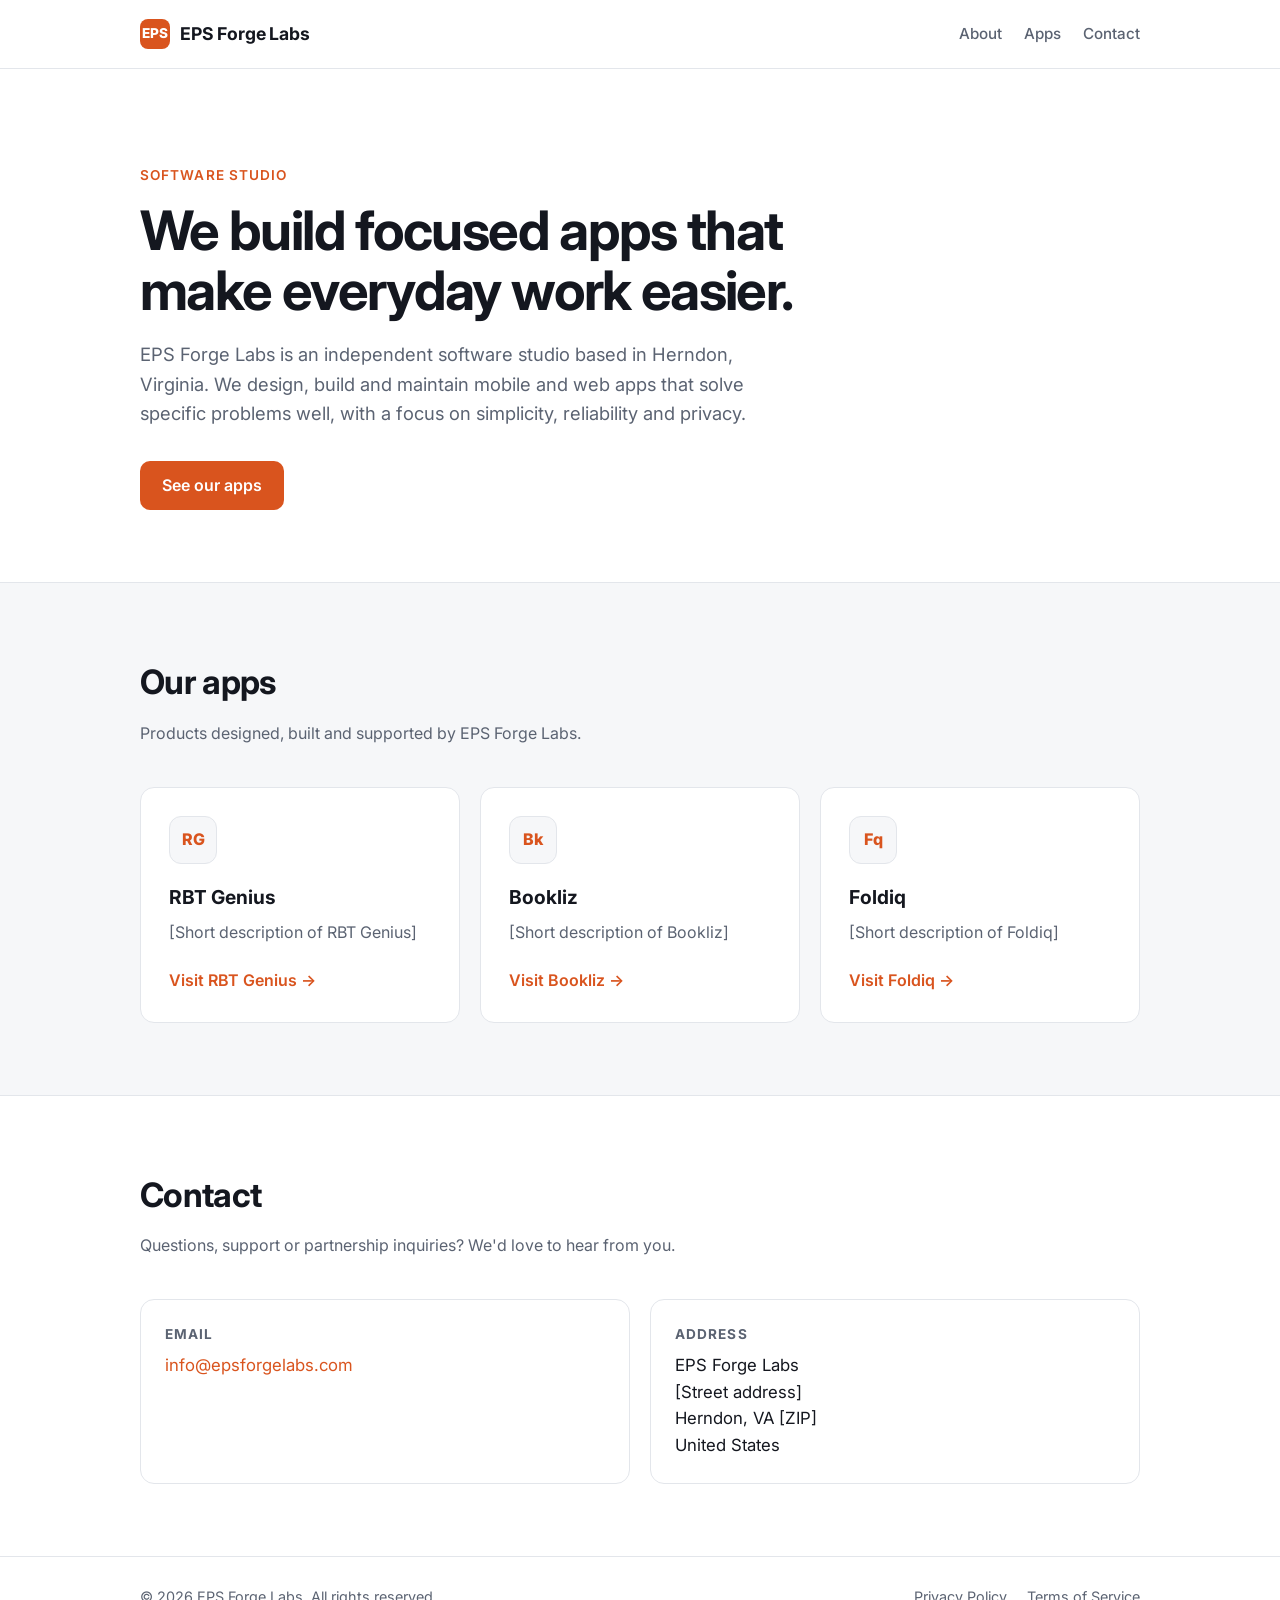
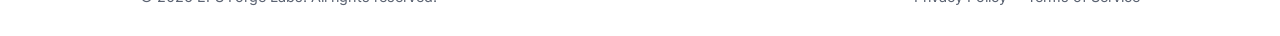
==== index.html @ ccbad6b0 "Initial EPS Forge Labs website" ====
<!doctype html>
<html lang="en">
<head>
  <meta charset="utf-8">
  <meta name="viewport" content="width=device-width, initial-scale=1">
  <title>EPS Forge Labs</title>
  <meta name="description" content="EPS Forge Labs builds simple, useful apps: RBT Genius, Bookliz and Foldiq.">
  <link rel="preconnect" href="https://fonts.googleapis.com">
  <link rel="preconnect" href="https://fonts.gstatic.com" crossorigin>
  <link href="https://fonts.googleapis.com/css2?family=Inter:wght@400;500;600;700;800&display=swap" rel="stylesheet">
  <link rel="stylesheet" href="styles.css">
</head>
<body>
  <header class="site-header">
    <div class="container">
      <a class="brand" href="index.html"><span class="brand-mark">EPS</span>EPS Forge Labs</a>
      <nav class="nav">
        <a href="#about">About</a>
        <a href="#apps">Apps</a>
        <a href="#contact">Contact</a>
      </nav>
    </div>
  </header>

  <main>
    <section class="hero" id="about">
      <div class="container">
        <p class="eyebrow">Software studio</p>
        <h1>We build focused apps that make everyday work easier.</h1>
        <!-- TODO: ajustar este texto a la descripción real de EPS Forge Labs -->
        <p>EPS Forge Labs is an independent software studio based in Herndon, Virginia. We design, build and maintain mobile and web apps that solve specific problems well, with a focus on simplicity, reliability and privacy.</p>
        <a class="btn" href="#apps">See our apps</a>
      </div>
    </section>

    <section class="section-alt" id="apps">
      <div class="container">
        <h2>Our apps</h2>
        <p class="section-lead">Products designed, built and supported by EPS Forge Labs.</p>
        <div class="apps">
          <article class="card">
            <div class="card-icon">RG</div>
            <h3>RBT Genius</h3>
            <!-- TODO: descripción y enlace reales -->
            <p>[Short description of RBT Genius]</p>
            <a class="card-link" href="#" target="_blank" rel="noopener">Visit RBT Genius &rarr;</a>
          </article>
          <article class="card">
            <div class="card-icon">Bk</div>
            <h3>Bookliz</h3>
            <!-- TODO: descripción y enlace reales -->
            <p>[Short description of Bookliz]</p>
            <a class="card-link" href="#" target="_blank" rel="noopener">Visit Bookliz &rarr;</a>
          </article>
          <article class="card">
            <div class="card-icon">Fq</div>
            <h3>Foldiq</h3>
            <!-- TODO: descripción y enlace reales -->
            <p>[Short description of Foldiq]</p>
            <a class="card-link" href="#" target="_blank" rel="noopener">Visit Foldiq &rarr;</a>
          </article>
        </div>
      </div>
    </section>

    <section id="contact">
      <div class="container">
        <h2>Contact</h2>
        <p class="section-lead">Questions, support or partnership inquiries? We'd love to hear from you.</p>
        <div class="contact">
          <div class="contact-item">
            <h3>Email</h3>
            <p><a href="mailto:info@epsforgelabs.com">info@epsforgelabs.com</a></p>
          </div>
          <div class="contact-item">
            <h3>Address</h3>
            <!-- TODO: dirección completa -->
            <address>EPS Forge Labs<br>[Street address]<br>Herndon, VA [ZIP]<br>United States</address>
          </div>
        </div>
      </div>
    </section>
  </main>

  <footer class="site-footer">
    <div class="container">
      <span>&copy; <span id="year">2026</span> EPS Forge Labs. All rights reserved.</span>
      <nav>
        <a href="privacy.html">Privacy Policy</a>
        <a href="terms.html">Terms of Service</a>
      </nav>
    </div>
  </footer>
  <script>document.getElementById('year').textContent = new Date().getFullYear();</script>
</body>
</html>
---- styles.css ----
:root {
  --bg: #ffffff;
  --surface: #f6f7f9;
  --text: #14171f;
  --muted: #5b6372;
  --border: #e3e6eb;
  --accent: #d9541e;
  --accent-ink: #ffffff;
  --radius: 14px;
  --max: 1040px;
}
@media (prefers-color-scheme: dark) {
  :root {
    --bg: #0e1015;
    --surface: #171a21;
    --text: #eef0f4;
    --muted: #9aa3b2;
    --border: #262a33;
    --accent: #f0703a;
  }
}
* { box-sizing: border-box; }
html { scroll-behavior: smooth; }
body {
  margin: 0;
  font-family: "Inter", system-ui, -apple-system, "Segoe UI", Roboto, sans-serif;
  background: var(--bg);
  color: var(--text);
  line-height: 1.6;
  -webkit-font-smoothing: antialiased;
}
a { color: var(--accent); text-decoration: none; }
a:hover { text-decoration: underline; }
.container { max-width: var(--max); margin: 0 auto; padding: 0 20px; }

/* Header */
.site-header { border-bottom: 1px solid var(--border); }
.site-header .container { display: flex; align-items: center; justify-content: space-between; height: 68px; }
.brand { display: flex; align-items: center; gap: 10px; font-weight: 700; font-size: 1.1rem; color: var(--text); letter-spacing: -0.01em; }
.brand:hover { text-decoration: none; }
.brand-mark { width: 30px; height: 30px; border-radius: 8px; background: var(--accent); color: var(--accent-ink); display: grid; place-items: center; font-size: 0.85rem; font-weight: 800; }
.nav { display: flex; gap: 22px; }
.nav a { color: var(--muted); font-size: 0.95rem; font-weight: 500; }
.nav a:hover { color: var(--text); text-decoration: none; }

/* Hero */
.hero { padding: 96px 0 72px; }
.hero .eyebrow, .eyebrow { color: var(--accent); font-weight: 600; font-size: 0.85rem; text-transform: uppercase; letter-spacing: 0.08em; margin: 0 0 14px; font-size: 0.85rem; }
.hero h1 { font-size: clamp(2.1rem, 5vw, 3.4rem); line-height: 1.1; letter-spacing: -0.03em; margin: 0 0 20px; max-width: 760px; }
.hero p { font-size: 1.15rem; color: var(--muted); max-width: 640px; margin: 0 0 32px; }
.btn { display: inline-block; background: var(--accent); color: var(--accent-ink); padding: 12px 22px; border-radius: 10px; font-weight: 600; }
.btn:hover { text-decoration: none; opacity: 0.92; }

/* Sections */
section { padding: 72px 0; }
.section-alt { background: var(--surface); border-top: 1px solid var(--border); border-bottom: 1px solid var(--border); }
h2 { font-size: clamp(1.6rem, 3vw, 2.1rem); letter-spacing: -0.02em; margin: 0 0 12px; }
.section-lead { color: var(--muted); margin: 0 0 40px; max-width: 620px; }

/* App cards */
.apps { display: grid; grid-template-columns: repeat(auto-fit, minmax(260px, 1fr)); gap: 20px; }
.card { background: var(--bg); border: 1px solid var(--border); border-radius: var(--radius); padding: 28px; display: flex; flex-direction: column; }
.card-icon { width: 48px; height: 48px; border-radius: 12px; background: var(--surface); border: 1px solid var(--border); display: grid; place-items: center; font-weight: 800; color: var(--accent); margin-bottom: 18px; }
.card h3 { margin: 0 0 8px; font-size: 1.2rem; }
.card p { color: var(--muted); margin: 0 0 22px; flex: 1; }
.card-link { font-weight: 600; }

/* Contact */
.contact { display: grid; grid-template-columns: repeat(auto-fit, minmax(240px, 1fr)); gap: 20px; }
.contact-item { border: 1px solid var(--border); border-radius: var(--radius); padding: 24px; }
.contact-item h3 { margin: 0 0 6px; font-size: 0.85rem; text-transform: uppercase; letter-spacing: 0.08em; color: var(--muted); }
.contact-item p, .contact-item address { margin: 0; font-style: normal; font-size: 1.05rem; }

/* Footer */
.site-footer { border-top: 1px solid var(--border); padding: 28px 0; color: var(--muted); font-size: 0.9rem; }
.site-footer .container { display: flex; flex-wrap: wrap; gap: 12px; justify-content: space-between; }
.site-footer nav { display: flex; gap: 20px; }
.site-footer a { color: var(--muted); }

/* Legal pages */
.legal { padding: 64px 0 80px; }
.legal .container { max-width: 760px; }
.legal h1 { font-size: clamp(1.9rem, 4vw, 2.6rem); letter-spacing: -0.02em; margin: 0 0 8px; }
.legal .updated { color: var(--muted); margin: 0 0 40px; }
.legal h2 { font-size: 1.3rem; margin: 40px 0 10px; }
.legal p, .legal li { color: var(--text); }
.legal ul { padding-left: 22px; }

@media (max-width: 600px) {
  .nav { gap: 14px; }
  .nav a { font-size: 0.88rem; }
  .hero { padding: 64px 0 48px; }
  section { padding: 56px 0; }
}
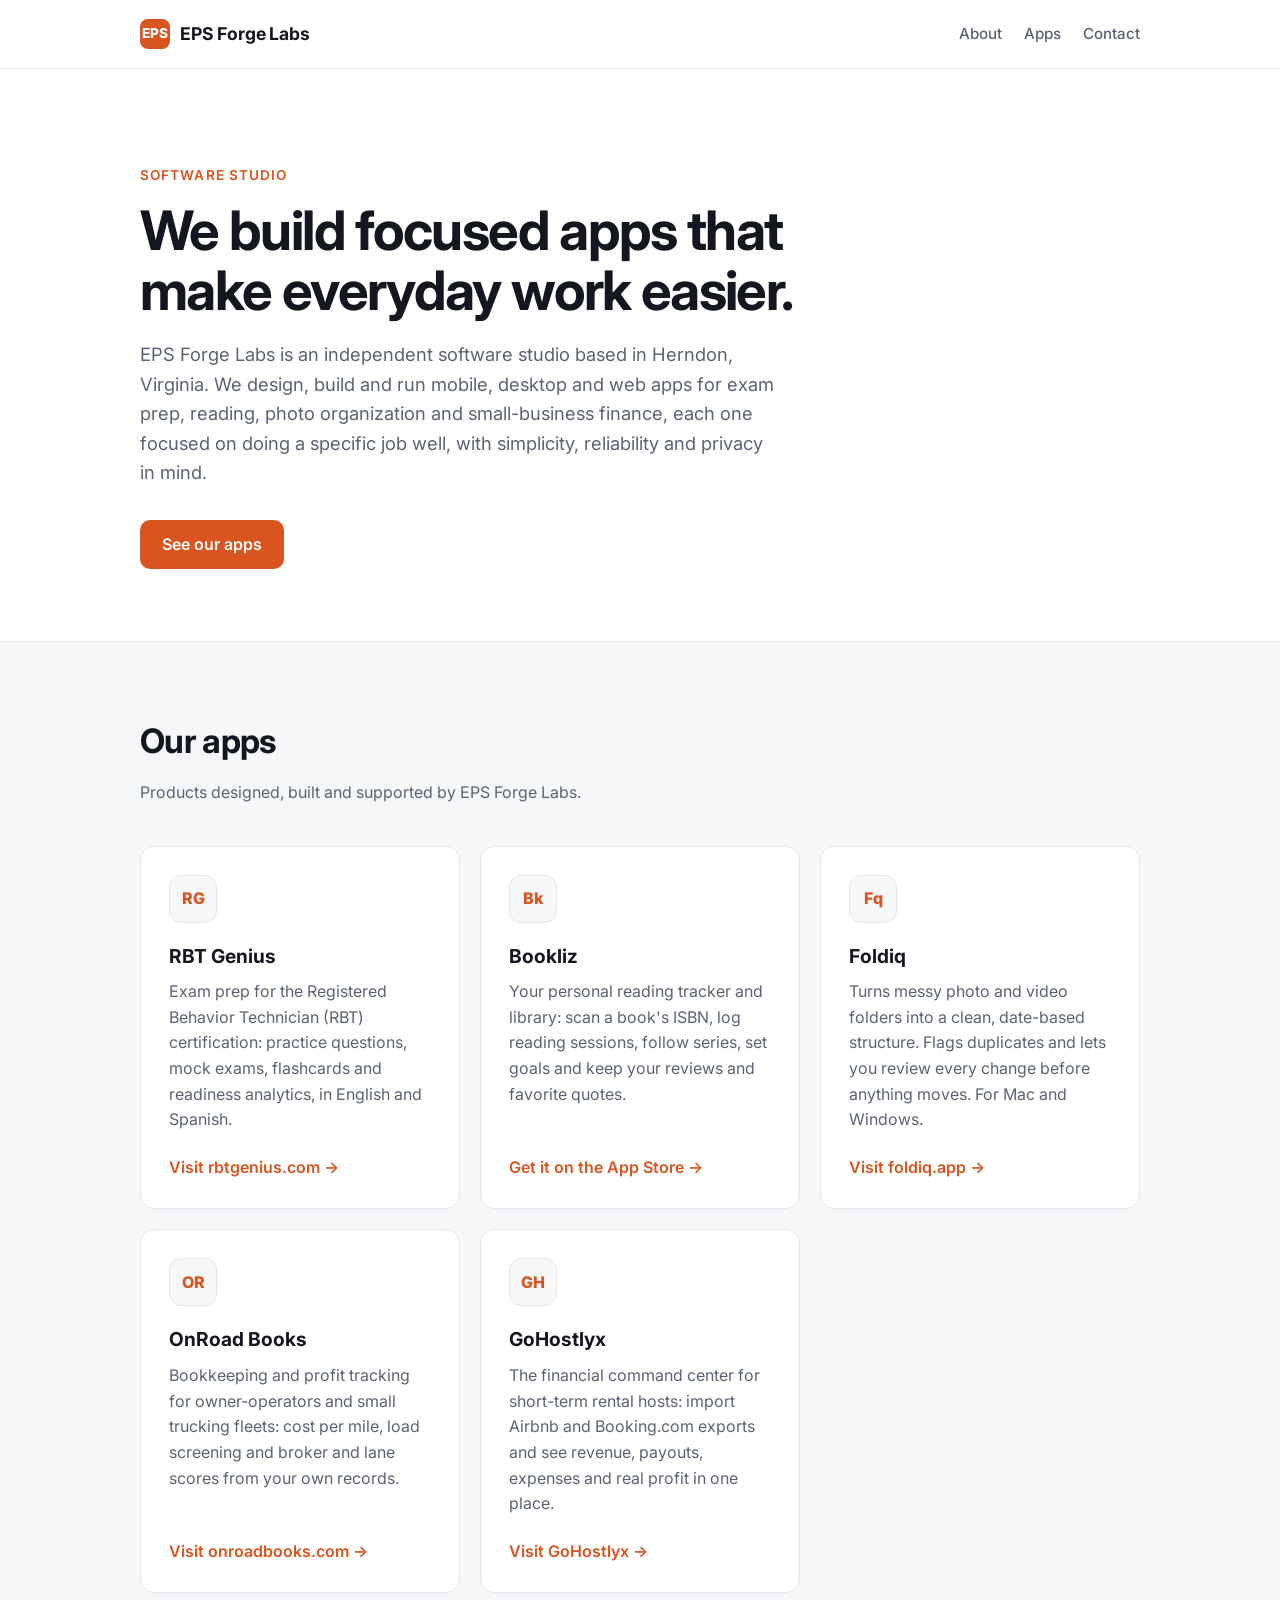
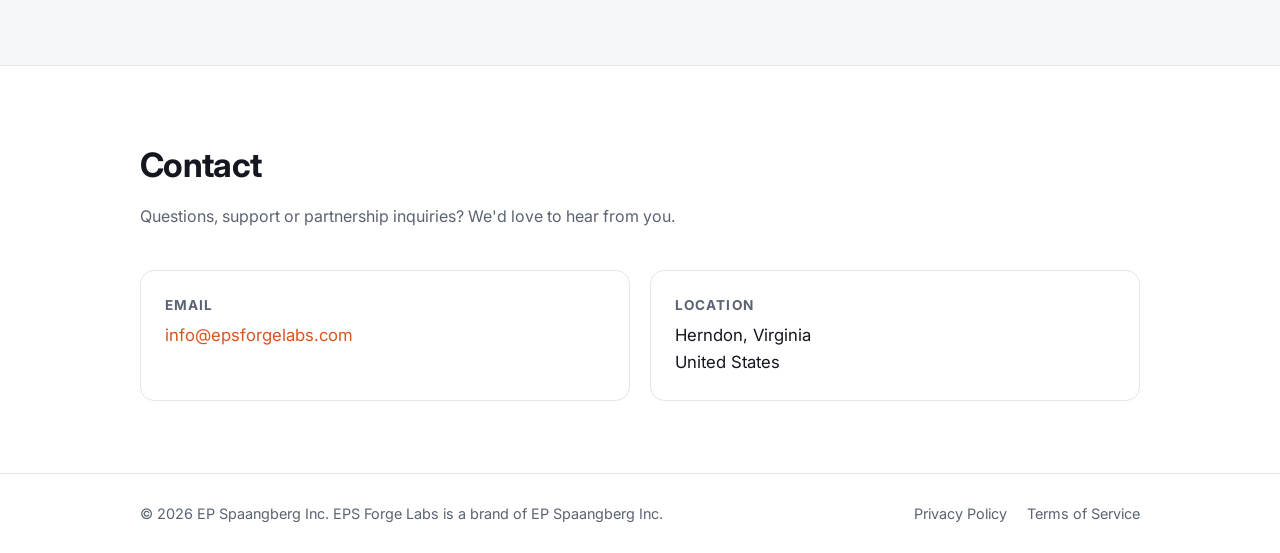
==== commit deaf4be8: "Initial site" ====
--- a/index.html
+++ b/index.html
@@ -4,7 +4,7 @@
   <meta charset="utf-8">
   <meta name="viewport" content="width=device-width, initial-scale=1">
   <title>EPS Forge Labs</title>
-  <meta name="description" content="EPS Forge Labs builds simple, useful apps: RBT Genius, Bookliz and Foldiq.">
+  <meta name="description" content="EPS Forge Labs is a software studio in Herndon, Virginia. We build RBT Genius, Bookliz, Foldiq, OnRoad Books and GoHostlyx.">
   <link rel="preconnect" href="https://fonts.googleapis.com">
   <link rel="preconnect" href="https://fonts.gstatic.com" crossorigin>
   <link href="https://fonts.googleapis.com/css2?family=Inter:wght@400;500;600;700;800&display=swap" rel="stylesheet">
@@ -27,8 +27,7 @@
       <div class="container">
         <p class="eyebrow">Software studio</p>
         <h1>We build focused apps that make everyday work easier.</h1>
-        <!-- TODO: ajustar este texto a la descripción real de EPS Forge Labs -->
-        <p>EPS Forge Labs is an independent software studio based in Herndon, Virginia. We design, build and maintain mobile and web apps that solve specific problems well, with a focus on simplicity, reliability and privacy.</p>
+        <p>EPS Forge Labs is an independent software studio based in Herndon, Virginia. We design, build and run mobile, desktop and web apps for exam prep, reading, photo organization and small-business finance, each one focused on doing a specific job well, with simplicity, reliability and privacy in mind.</p>
         <a class="btn" href="#apps">See our apps</a>
       </div>
     </section>
@@ -41,23 +40,32 @@
           <article class="card">
             <div class="card-icon">RG</div>
             <h3>RBT Genius</h3>
-            <!-- TODO: descripción y enlace reales -->
-            <p>[Short description of RBT Genius]</p>
-            <a class="card-link" href="#" target="_blank" rel="noopener">Visit RBT Genius &rarr;</a>
+            <p>Exam prep for the Registered Behavior Technician (RBT) certification: practice questions, mock exams, flashcards and readiness analytics, in English and Spanish.</p>
+            <a class="card-link" href="https://rbtgenius.com" target="_blank" rel="noopener">Visit rbtgenius.com &rarr;</a>
           </article>
           <article class="card">
             <div class="card-icon">Bk</div>
             <h3>Bookliz</h3>
-            <!-- TODO: descripción y enlace reales -->
-            <p>[Short description of Bookliz]</p>
-            <a class="card-link" href="#" target="_blank" rel="noopener">Visit Bookliz &rarr;</a>
+            <p>Your personal reading tracker and library: scan a book's ISBN, log reading sessions, follow series, set goals and keep your reviews and favorite quotes.</p>
+            <a class="card-link" href="https://apps.apple.com/app/id6774150174" target="_blank" rel="noopener">Get it on the App Store &rarr;</a>
           </article>
           <article class="card">
             <div class="card-icon">Fq</div>
             <h3>Foldiq</h3>
-            <!-- TODO: descripción y enlace reales -->
-            <p>[Short description of Foldiq]</p>
-            <a class="card-link" href="#" target="_blank" rel="noopener">Visit Foldiq &rarr;</a>
+            <p>Turns messy photo and video folders into a clean, date-based structure. Flags duplicates and lets you review every change before anything moves. For Mac and Windows.</p>
+            <a class="card-link" href="https://foldiq.app" target="_blank" rel="noopener">Visit foldiq.app &rarr;</a>
+          </article>
+          <article class="card">
+            <div class="card-icon">OR</div>
+            <h3>OnRoad Books</h3>
+            <p>Bookkeeping and profit tracking for owner-operators and small trucking fleets: cost per mile, load screening and broker and lane scores from your own records.</p>
+            <a class="card-link" href="https://onroadbooks.com" target="_blank" rel="noopener">Visit onroadbooks.com &rarr;</a>
+          </article>
+          <article class="card">
+            <div class="card-icon">GH</div>
+            <h3>GoHostlyx</h3>
+            <p>The financial command center for short-term rental hosts: import Airbnb and Booking.com exports and see revenue, payouts, expenses and real profit in one place.</p>
+            <a class="card-link" href="https://gohostlyx.vercel.app" target="_blank" rel="noopener">Visit GoHostlyx &rarr;</a>
           </article>
         </div>
       </div>
@@ -73,9 +81,8 @@
             <p><a href="mailto:info@epsforgelabs.com">info@epsforgelabs.com</a></p>
           </div>
           <div class="contact-item">
-            <h3>Address</h3>
-            <!-- TODO: dirección completa -->
-            <address>EPS Forge Labs<br>[Street address]<br>Herndon, VA [ZIP]<br>United States</address>
+            <h3>Location</h3>
+            <address>Herndon, Virginia<br>United States</address>
           </div>
         </div>
       </div>
@@ -84,7 +91,7 @@
 
   <footer class="site-footer">
     <div class="container">
-      <span>&copy; <span id="year">2026</span> EPS Forge Labs. All rights reserved.</span>
+      <span>&copy; <span id="year">2026</span> EP Spaangberg Inc. EPS Forge Labs is a brand of EP Spaangberg Inc.</span>
       <nav>
         <a href="privacy.html">Privacy Policy</a>
         <a href="terms.html">Terms of Service</a>
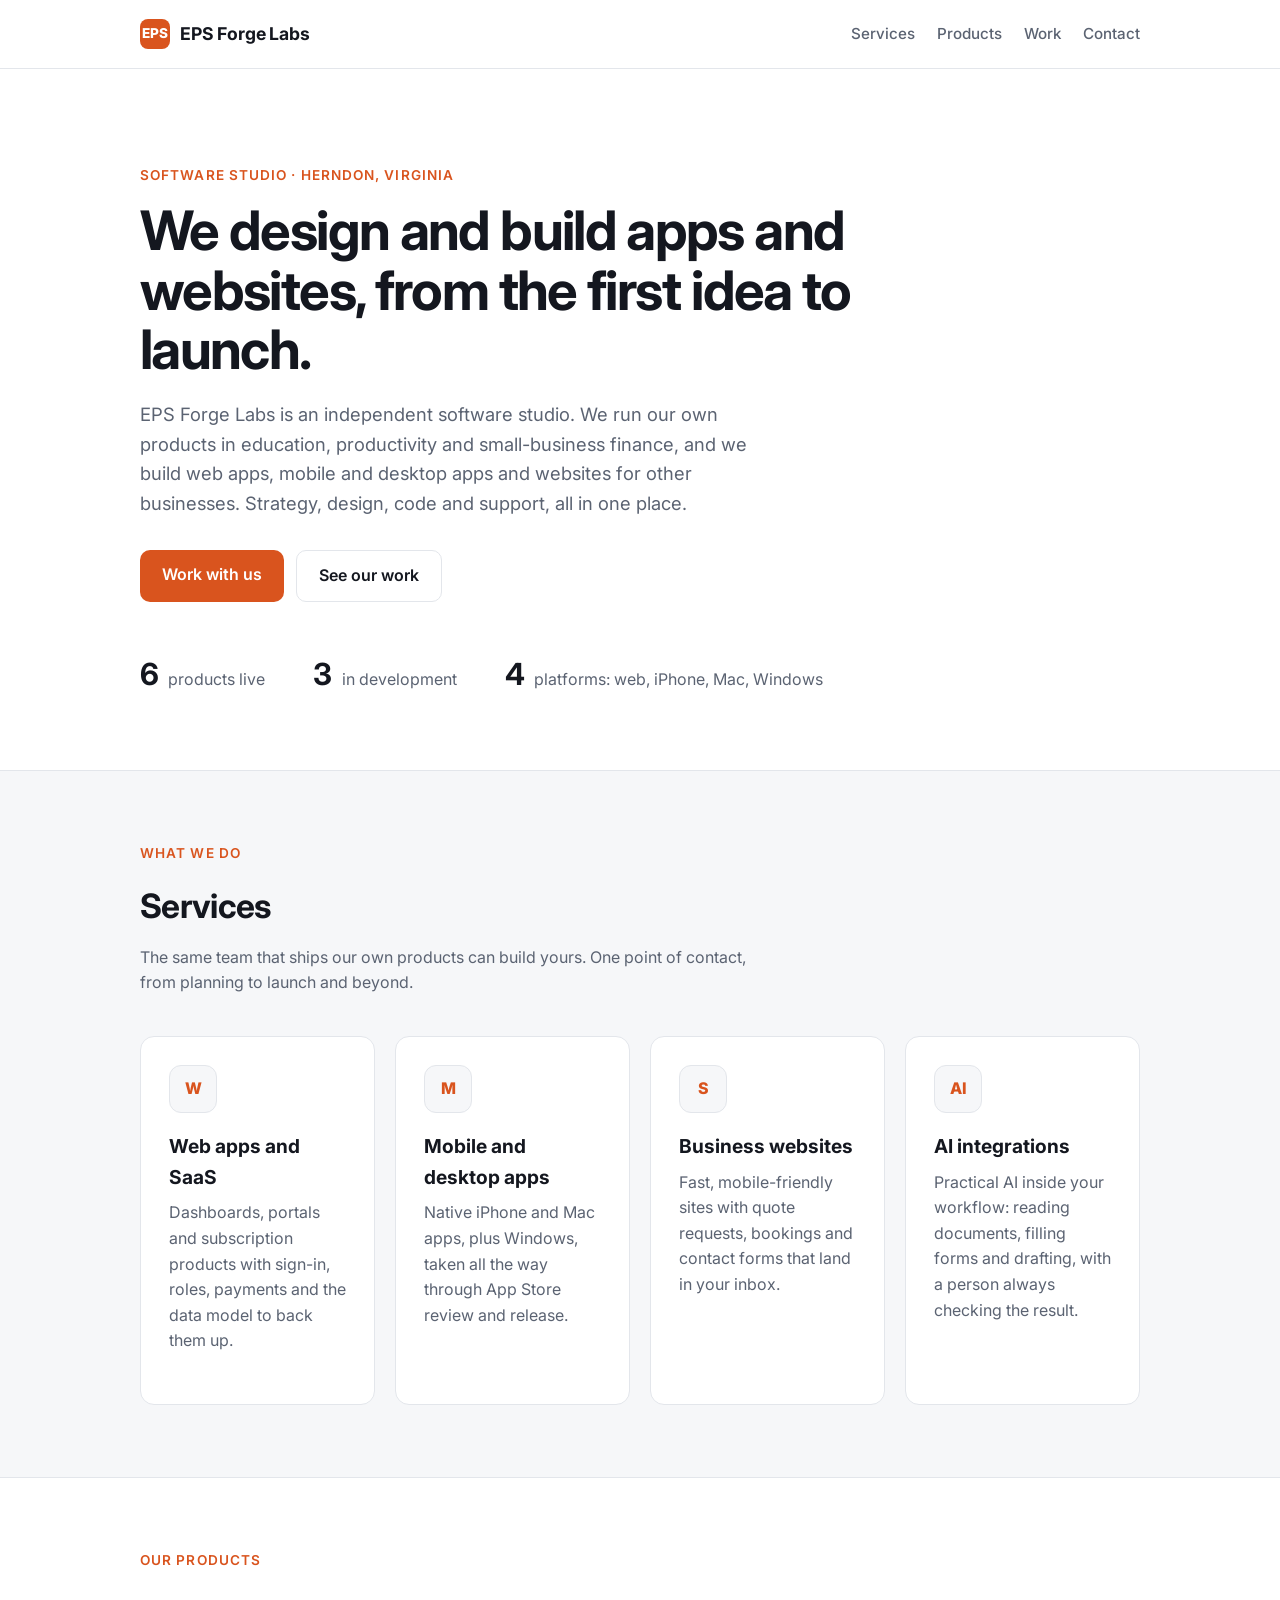
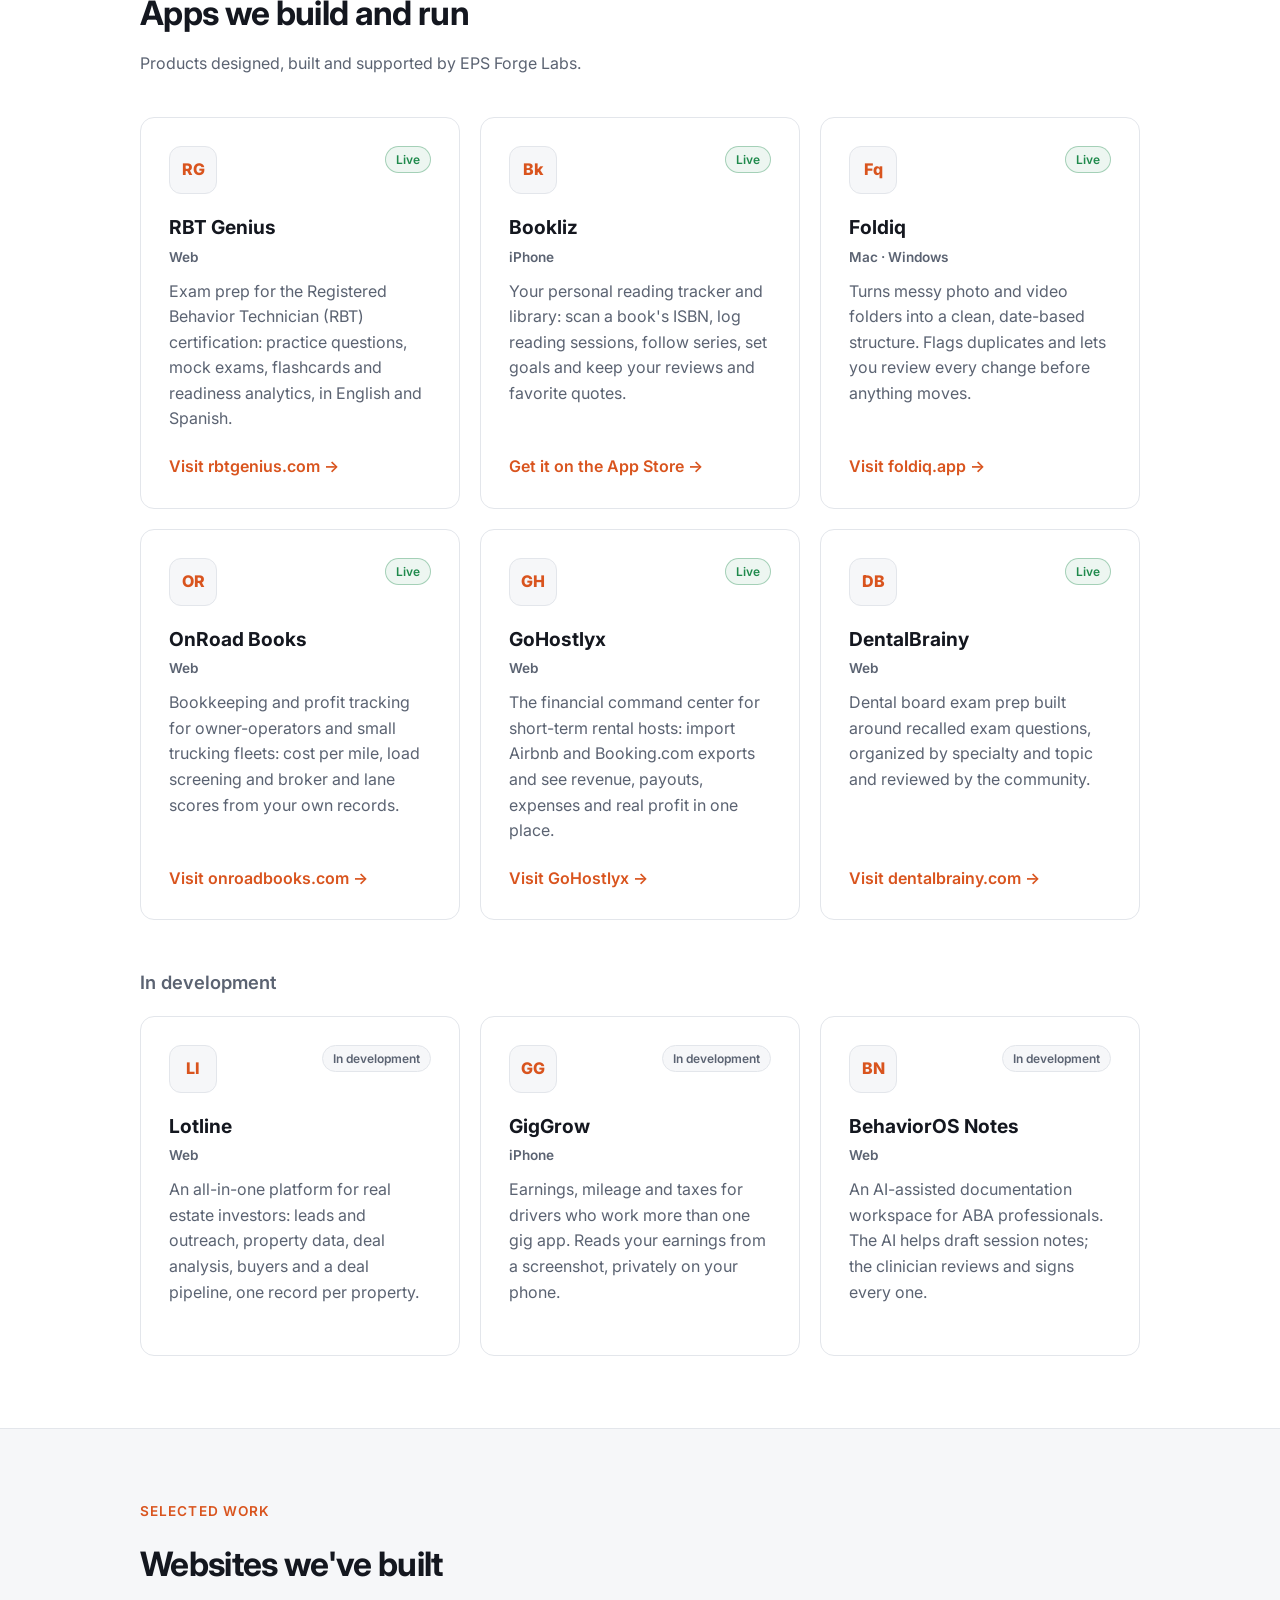
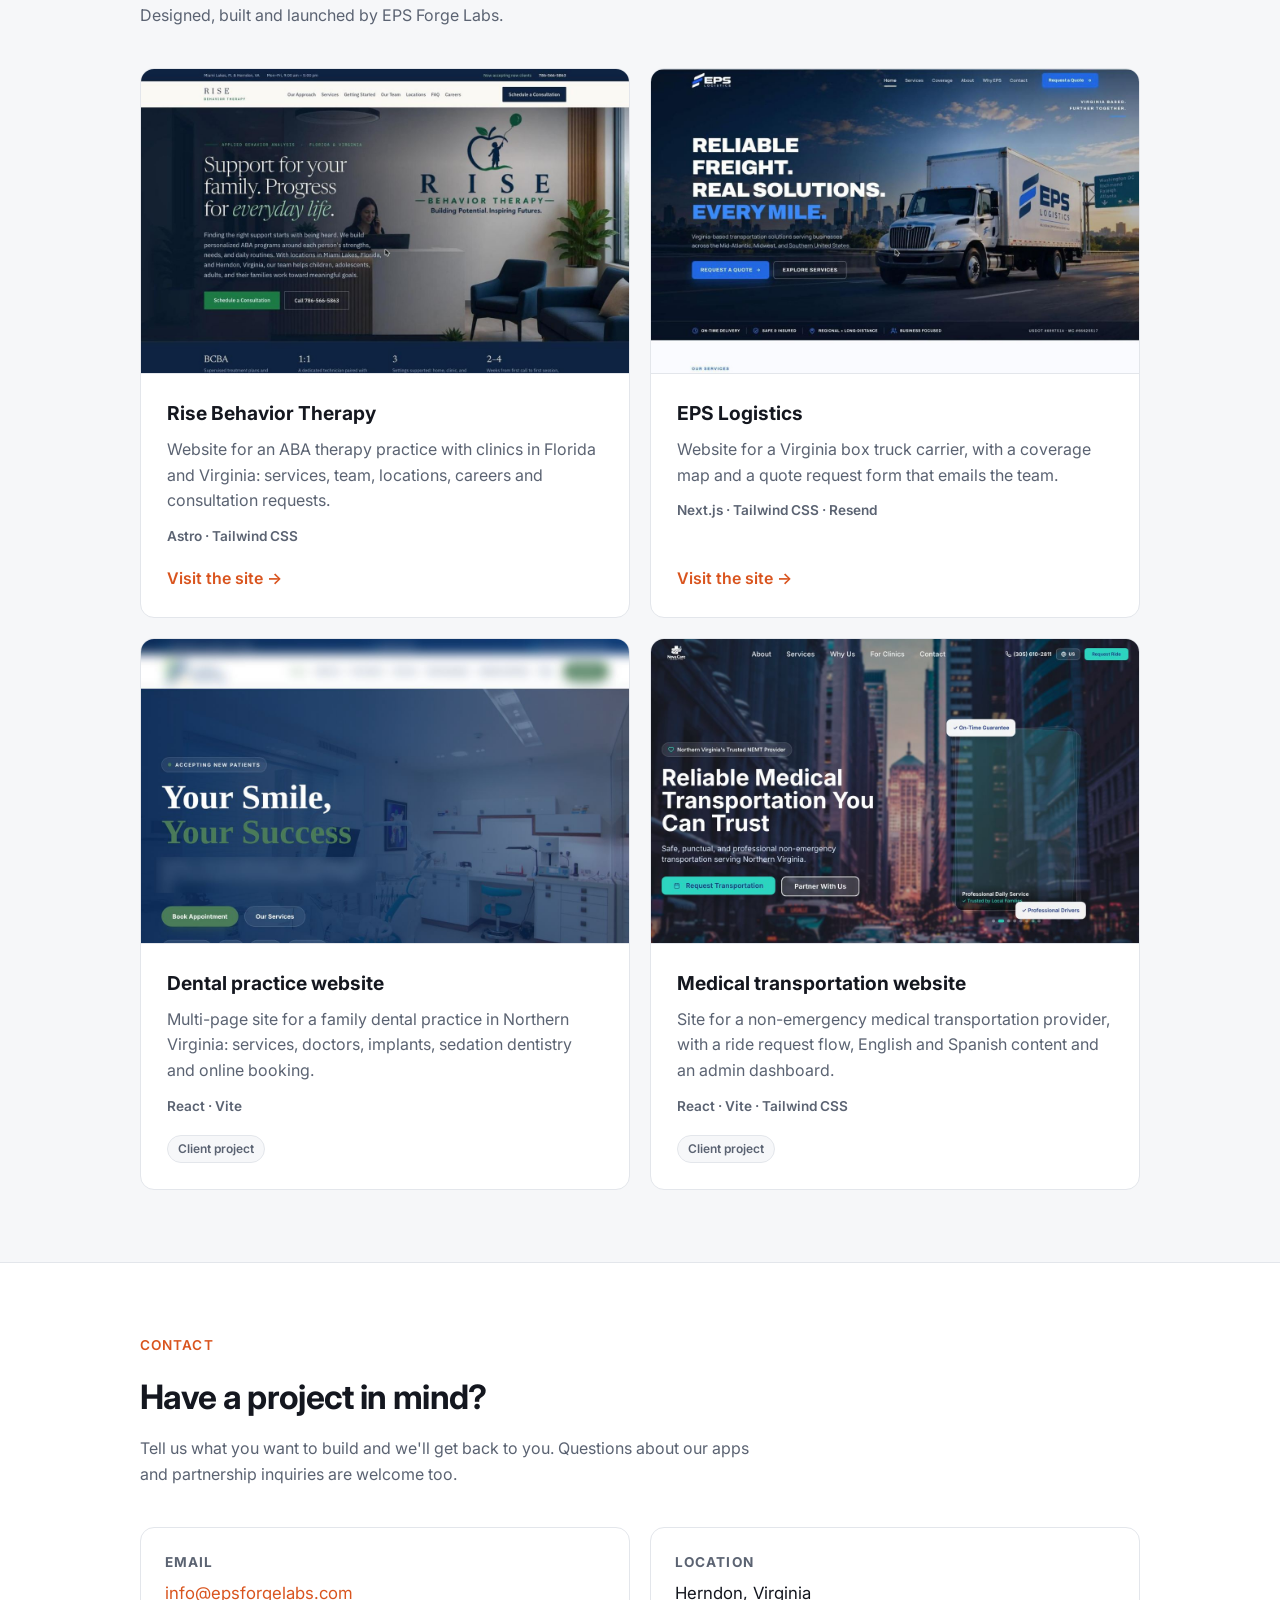
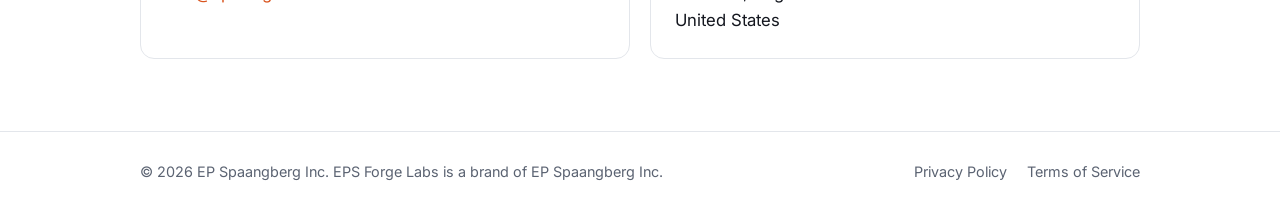
==== commit 26b091c2: "Turn the site into a studio portfolio - Add services: web apps, mobile and desktop apps, business we" ====
--- a/index.html
+++ b/index.html
@@ -3,8 +3,8 @@
 <head>
   <meta charset="utf-8">
   <meta name="viewport" content="width=device-width, initial-scale=1">
-  <title>EPS Forge Labs</title>
-  <meta name="description" content="EPS Forge Labs is a software studio in Herndon, Virginia. We build RBT Genius, Bookliz, Foldiq, OnRoad Books and GoHostlyx.">
+  <title>EPS Forge Labs | Apps and websites, built end to end</title>
+  <meta name="description" content="EPS Forge Labs is a software studio in Herndon, Virginia. We design and build web apps, mobile and desktop apps, and business websites, and we run our own products.">
   <link rel="preconnect" href="https://fonts.googleapis.com">
   <link rel="preconnect" href="https://fonts.gstatic.com" crossorigin>
   <link href="https://fonts.googleapis.com/css2?family=Inter:wght@400;500;600;700;800&display=swap" rel="stylesheet">
@@ -15,8 +15,9 @@
     <div class="container">
       <a class="brand" href="index.html"><span class="brand-mark">EPS</span>EPS Forge Labs</a>
       <nav class="nav">
-        <a href="#about">About</a>
-        <a href="#apps">Apps</a>
+        <a href="#services">Services</a>
+        <a href="#products">Products</a>
+        <a href="#work">Work</a>
         <a href="#contact">Contact</a>
       </nav>
     </div>
@@ -25,56 +26,177 @@
   <main>
     <section class="hero" id="about">
       <div class="container">
-        <p class="eyebrow">Software studio</p>
-        <h1>We build focused apps that make everyday work easier.</h1>
-        <p>EPS Forge Labs is an independent software studio based in Herndon, Virginia. We design, build and run mobile, desktop and web apps for exam prep, reading, photo organization and small-business finance, each one focused on doing a specific job well, with simplicity, reliability and privacy in mind.</p>
-        <a class="btn" href="#apps">See our apps</a>
-      </div>
-    </section>
-
-    <section class="section-alt" id="apps">
-      <div class="container">
-        <h2>Our apps</h2>
+        <p class="eyebrow">Software studio &middot; Herndon, Virginia</p>
+        <h1>We design and build apps and websites, from the first idea to launch.</h1>
+        <p>EPS Forge Labs is an independent software studio. We run our own products in education, productivity and small-business finance, and we build web apps, mobile and desktop apps and websites for other businesses. Strategy, design, code and support, all in one place.</p>
+        <div class="hero-actions">
+          <a class="btn" href="mailto:info@epsforgelabs.com?subject=New%20project">Work with us</a>
+          <a class="btn btn-secondary" href="#work">See our work</a>
+        </div>
+        <ul class="stats">
+          <li><strong>6</strong><span>products live</span></li>
+          <li><strong>3</strong><span>in development</span></li>
+          <li><strong>4</strong><span>platforms: web, iPhone, Mac, Windows</span></li>
+        </ul>
+      </div>
+    </section>
+
+    <section class="section-alt" id="services">
+      <div class="container">
+        <p class="eyebrow">What we do</p>
+        <h2>Services</h2>
+        <p class="section-lead">The same team that ships our own products can build yours. One point of contact, from planning to launch and beyond.</p>
+        <div class="grid services">
+          <article class="card">
+            <div class="card-icon">W</div>
+            <h3>Web apps and SaaS</h3>
+            <p>Dashboards, portals and subscription products with sign-in, roles, payments and the data model to back them up.</p>
+          </article>
+          <article class="card">
+            <div class="card-icon">M</div>
+            <h3>Mobile and desktop apps</h3>
+            <p>Native iPhone and Mac apps, plus Windows, taken all the way through App Store review and release.</p>
+          </article>
+          <article class="card">
+            <div class="card-icon">S</div>
+            <h3>Business websites</h3>
+            <p>Fast, mobile-friendly sites with quote requests, bookings and contact forms that land in your inbox.</p>
+          </article>
+          <article class="card">
+            <div class="card-icon">AI</div>
+            <h3>AI integrations</h3>
+            <p>Practical AI inside your workflow: reading documents, filling forms and drafting, with a person always checking the result.</p>
+          </article>
+        </div>
+      </div>
+    </section>
+
+    <section id="products">
+      <div class="container">
+        <p class="eyebrow">Our products</p>
+        <h2>Apps we build and run</h2>
         <p class="section-lead">Products designed, built and supported by EPS Forge Labs.</p>
-        <div class="apps">
-          <article class="card">
-            <div class="card-icon">RG</div>
+
+        <div class="grid apps">
+          <article class="card">
+            <div class="card-top"><div class="card-icon">RG</div><span class="badge badge-live">Live</span></div>
             <h3>RBT Genius</h3>
+            <p class="platform">Web</p>
             <p>Exam prep for the Registered Behavior Technician (RBT) certification: practice questions, mock exams, flashcards and readiness analytics, in English and Spanish.</p>
             <a class="card-link" href="https://rbtgenius.com" target="_blank" rel="noopener">Visit rbtgenius.com &rarr;</a>
           </article>
           <article class="card">
-            <div class="card-icon">Bk</div>
+            <div class="card-top"><div class="card-icon">Bk</div><span class="badge badge-live">Live</span></div>
             <h3>Bookliz</h3>
+            <p class="platform">iPhone</p>
             <p>Your personal reading tracker and library: scan a book's ISBN, log reading sessions, follow series, set goals and keep your reviews and favorite quotes.</p>
             <a class="card-link" href="https://apps.apple.com/app/id6774150174" target="_blank" rel="noopener">Get it on the App Store &rarr;</a>
           </article>
           <article class="card">
-            <div class="card-icon">Fq</div>
+            <div class="card-top"><div class="card-icon">Fq</div><span class="badge badge-live">Live</span></div>
             <h3>Foldiq</h3>
-            <p>Turns messy photo and video folders into a clean, date-based structure. Flags duplicates and lets you review every change before anything moves. For Mac and Windows.</p>
+            <p class="platform">Mac &middot; Windows</p>
+            <p>Turns messy photo and video folders into a clean, date-based structure. Flags duplicates and lets you review every change before anything moves.</p>
             <a class="card-link" href="https://foldiq.app" target="_blank" rel="noopener">Visit foldiq.app &rarr;</a>
           </article>
           <article class="card">
-            <div class="card-icon">OR</div>
+            <div class="card-top"><div class="card-icon">OR</div><span class="badge badge-live">Live</span></div>
             <h3>OnRoad Books</h3>
+            <p class="platform">Web</p>
             <p>Bookkeeping and profit tracking for owner-operators and small trucking fleets: cost per mile, load screening and broker and lane scores from your own records.</p>
             <a class="card-link" href="https://onroadbooks.com" target="_blank" rel="noopener">Visit onroadbooks.com &rarr;</a>
           </article>
           <article class="card">
-            <div class="card-icon">GH</div>
+            <div class="card-top"><div class="card-icon">GH</div><span class="badge badge-live">Live</span></div>
             <h3>GoHostlyx</h3>
+            <p class="platform">Web</p>
             <p>The financial command center for short-term rental hosts: import Airbnb and Booking.com exports and see revenue, payouts, expenses and real profit in one place.</p>
             <a class="card-link" href="https://gohostlyx.vercel.app" target="_blank" rel="noopener">Visit GoHostlyx &rarr;</a>
           </article>
+          <article class="card">
+            <div class="card-top"><div class="card-icon">DB</div><span class="badge badge-live">Live</span></div>
+            <h3>DentalBrainy</h3>
+            <p class="platform">Web</p>
+            <p>Dental board exam prep built around recalled exam questions, organized by specialty and topic and reviewed by the community.</p>
+            <a class="card-link" href="https://www.dentalbrainy.com" target="_blank" rel="noopener">Visit dentalbrainy.com &rarr;</a>
+          </article>
+        </div>
+
+        <h3 class="subhead">In development</h3>
+        <div class="grid apps">
+          <article class="card card-muted">
+            <div class="card-top"><div class="card-icon">Ll</div><span class="badge">In development</span></div>
+            <h3>Lotline</h3>
+            <p class="platform">Web</p>
+            <p>An all-in-one platform for real estate investors: leads and outreach, property data, deal analysis, buyers and a deal pipeline, one record per property.</p>
+          </article>
+          <article class="card card-muted">
+            <div class="card-top"><div class="card-icon">GG</div><span class="badge">In development</span></div>
+            <h3>GigGrow</h3>
+            <p class="platform">iPhone</p>
+            <p>Earnings, mileage and taxes for drivers who work more than one gig app. Reads your earnings from a screenshot, privately on your phone.</p>
+          </article>
+          <article class="card card-muted">
+            <div class="card-top"><div class="card-icon">BN</div><span class="badge">In development</span></div>
+            <h3>BehaviorOS Notes</h3>
+            <p class="platform">Web</p>
+            <p>An AI-assisted documentation workspace for ABA professionals. The AI helps draft session notes; the clinician reviews and signs every one.</p>
+          </article>
+        </div>
+      </div>
+    </section>
+
+    <section class="section-alt" id="work">
+      <div class="container">
+        <p class="eyebrow">Selected work</p>
+        <h2>Websites we've built</h2>
+        <p class="section-lead">Designed, built and launched by EPS Forge Labs.</p>
+        <div class="grid work">
+          <article class="work-card">
+            <img src="images/rise-behavior-therapy.jpg" alt="Home page of the Rise Behavior Therapy website" loading="lazy" width="1200" height="750">
+            <div class="work-body">
+              <h3>Rise Behavior Therapy</h3>
+              <p>Website for an ABA therapy practice with clinics in Florida and Virginia: services, team, locations, careers and consultation requests.</p>
+              <p class="tech">Astro &middot; Tailwind CSS</p>
+              <a class="card-link" href="https://risebehaviortherapy.com" target="_blank" rel="noopener">Visit the site &rarr;</a>
+            </div>
+          </article>
+          <article class="work-card">
+            <img src="images/eps-logistics.jpg" alt="Home page of the EPS Logistics website" loading="lazy" width="1200" height="750">
+            <div class="work-body">
+              <h3>EPS Logistics</h3>
+              <p>Website for a Virginia box truck carrier, with a coverage map and a quote request form that emails the team.</p>
+              <p class="tech">Next.js &middot; Tailwind CSS &middot; Resend</p>
+              <a class="card-link" href="https://www.eps-logistics.com" target="_blank" rel="noopener">Visit the site &rarr;</a>
+            </div>
+          </article>
+          <article class="work-card">
+            <img src="images/dental-practice.jpg" alt="Home page design for a dental practice website" loading="lazy" width="1200" height="750">
+            <div class="work-body">
+              <h3>Dental practice website</h3>
+              <p>Multi-page site for a family dental practice in Northern Virginia: services, doctors, implants, sedation dentistry and online booking.</p>
+              <p class="tech">React &middot; Vite</p>
+              <span class="badge">Client project</span>
+            </div>
+          </article>
+          <article class="work-card">
+            <img src="images/medical-transportation.jpg" alt="Home page of a medical transportation website" loading="lazy" width="1200" height="750">
+            <div class="work-body">
+              <h3>Medical transportation website</h3>
+              <p>Site for a non-emergency medical transportation provider, with a ride request flow, English and Spanish content and an admin dashboard.</p>
+              <p class="tech">React &middot; Vite &middot; Tailwind CSS</p>
+              <span class="badge">Client project</span>
+            </div>
+          </article>
         </div>
       </div>
     </section>
 
     <section id="contact">
       <div class="container">
-        <h2>Contact</h2>
-        <p class="section-lead">Questions, support or partnership inquiries? We'd love to hear from you.</p>
+        <p class="eyebrow">Contact</p>
+        <h2>Have a project in mind?</h2>
+        <p class="section-lead">Tell us what you want to build and we'll get back to you. Questions about our apps and partnership inquiries are welcome too.</p>
         <div class="contact">
           <div class="contact-item">
             <h3>Email</h3>
--- a/styles.css
+++ b/styles.css
@@ -57,8 +57,34 @@
 h2 { font-size: clamp(1.6rem, 3vw, 2.1rem); letter-spacing: -0.02em; margin: 0 0 12px; }
 .section-lead { color: var(--muted); margin: 0 0 40px; max-width: 620px; }
 
-/* App cards */
-.apps { display: grid; grid-template-columns: repeat(auto-fit, minmax(260px, 1fr)); gap: 20px; }
+/* Hero extras */
+.hero-actions { display: flex; flex-wrap: wrap; gap: 12px; }
+.btn-secondary { background: transparent; color: var(--text); border: 1px solid var(--border); }
+.btn-secondary:hover { opacity: 1; border-color: var(--muted); }
+.stats { list-style: none; padding: 0; margin: 48px 0 0; display: flex; flex-wrap: wrap; gap: 16px 48px; }
+.stats li { display: flex; align-items: baseline; gap: 10px; color: var(--muted); }
+.stats strong { font-size: 1.9rem; letter-spacing: -0.02em; color: var(--text); }
+
+/* Grids and cards */
+.grid { display: grid; gap: 20px; }
+.apps { grid-template-columns: repeat(auto-fill, minmax(280px, 1fr)); }
+.services { grid-template-columns: repeat(auto-fill, minmax(220px, 1fr)); }
+.work { grid-template-columns: repeat(auto-fill, minmax(420px, 1fr)); }
+.subhead { font-size: 1.15rem; margin: 48px 0 18px; color: var(--muted); font-weight: 600; }
+.card-top { display: flex; align-items: flex-start; justify-content: space-between; }
+.badge { display: inline-block; font-size: 0.75rem; font-weight: 600; padding: 3px 10px; border-radius: 999px; border: 1px solid var(--border); color: var(--muted); background: var(--surface); white-space: nowrap; }
+.badge-live { color: #1f8a4c; border-color: rgba(31, 138, 76, 0.35); background: rgba(31, 138, 76, 0.08); }
+.platform { font-size: 0.85rem; font-weight: 600; color: var(--muted) !important; margin: -4px 0 10px !important; flex: 0 !important; }
+.card-muted { background: transparent; border-style: dashed; }
+.section-alt .card { background: var(--bg); }
+
+/* Work */
+.work-card { background: var(--bg); border: 1px solid var(--border); border-radius: var(--radius); overflow: hidden; display: flex; flex-direction: column; }
+.work-card img { display: block; width: 100%; height: auto; aspect-ratio: 16 / 10; object-fit: cover; object-position: top; border-bottom: 1px solid var(--border); }
+.work-body { padding: 24px 26px 26px; display: flex; flex-direction: column; flex: 1; align-items: flex-start; }
+.work-body h3 { margin: 0 0 8px; font-size: 1.2rem; }
+.work-body p { color: var(--muted); margin: 0 0 12px; }
+.work-body .tech { font-size: 0.85rem; font-weight: 600; margin-bottom: 18px; flex: 1; }
 .card { background: var(--bg); border: 1px solid var(--border); border-radius: var(--radius); padding: 28px; display: flex; flex-direction: column; }
 .card-icon { width: 48px; height: 48px; border-radius: 12px; background: var(--surface); border: 1px solid var(--border); display: grid; place-items: center; font-weight: 800; color: var(--accent); margin-bottom: 18px; }
 .card h3 { margin: 0 0 8px; font-size: 1.2rem; }
@@ -87,8 +113,16 @@
 .legal ul { padding-left: 22px; }
 
 @media (max-width: 600px) {
-  .nav { gap: 14px; }
-  .nav a { font-size: 0.88rem; }
+  .site-header .container { flex-wrap: wrap; height: auto; padding-top: 14px; padding-bottom: 12px; row-gap: 8px; }
+  .brand { white-space: nowrap; }
+  .nav { gap: 18px; width: 100%; }
+  .nav a { font-size: 0.9rem; }
   .hero { padding: 64px 0 48px; }
   section { padding: 56px 0; }
+  .work { grid-template-columns: 1fr; }
+  .stats { gap: 12px 28px; }
 }
+
+@media (prefers-color-scheme: dark) {
+  .badge-live { color: #4fd18b; border-color: rgba(79, 209, 139, 0.35); background: rgba(79, 209, 139, 0.1); }
+}
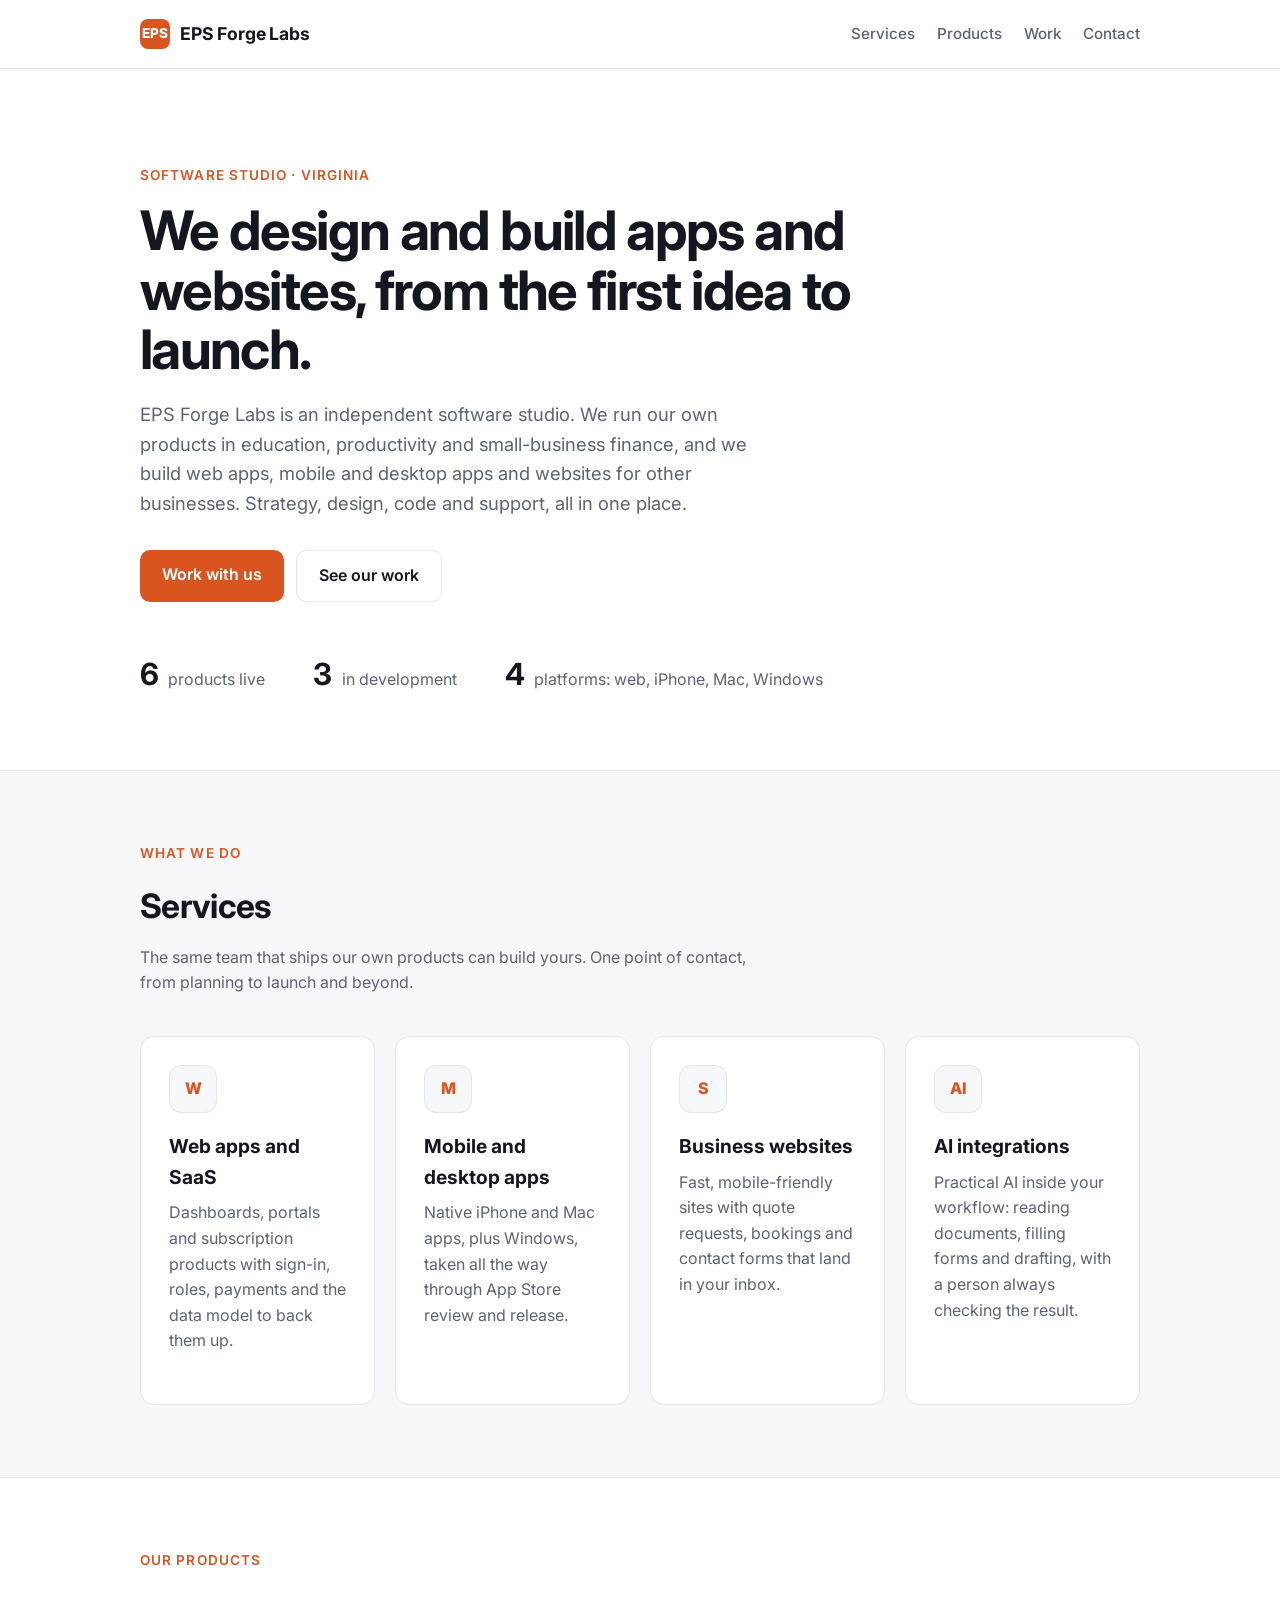
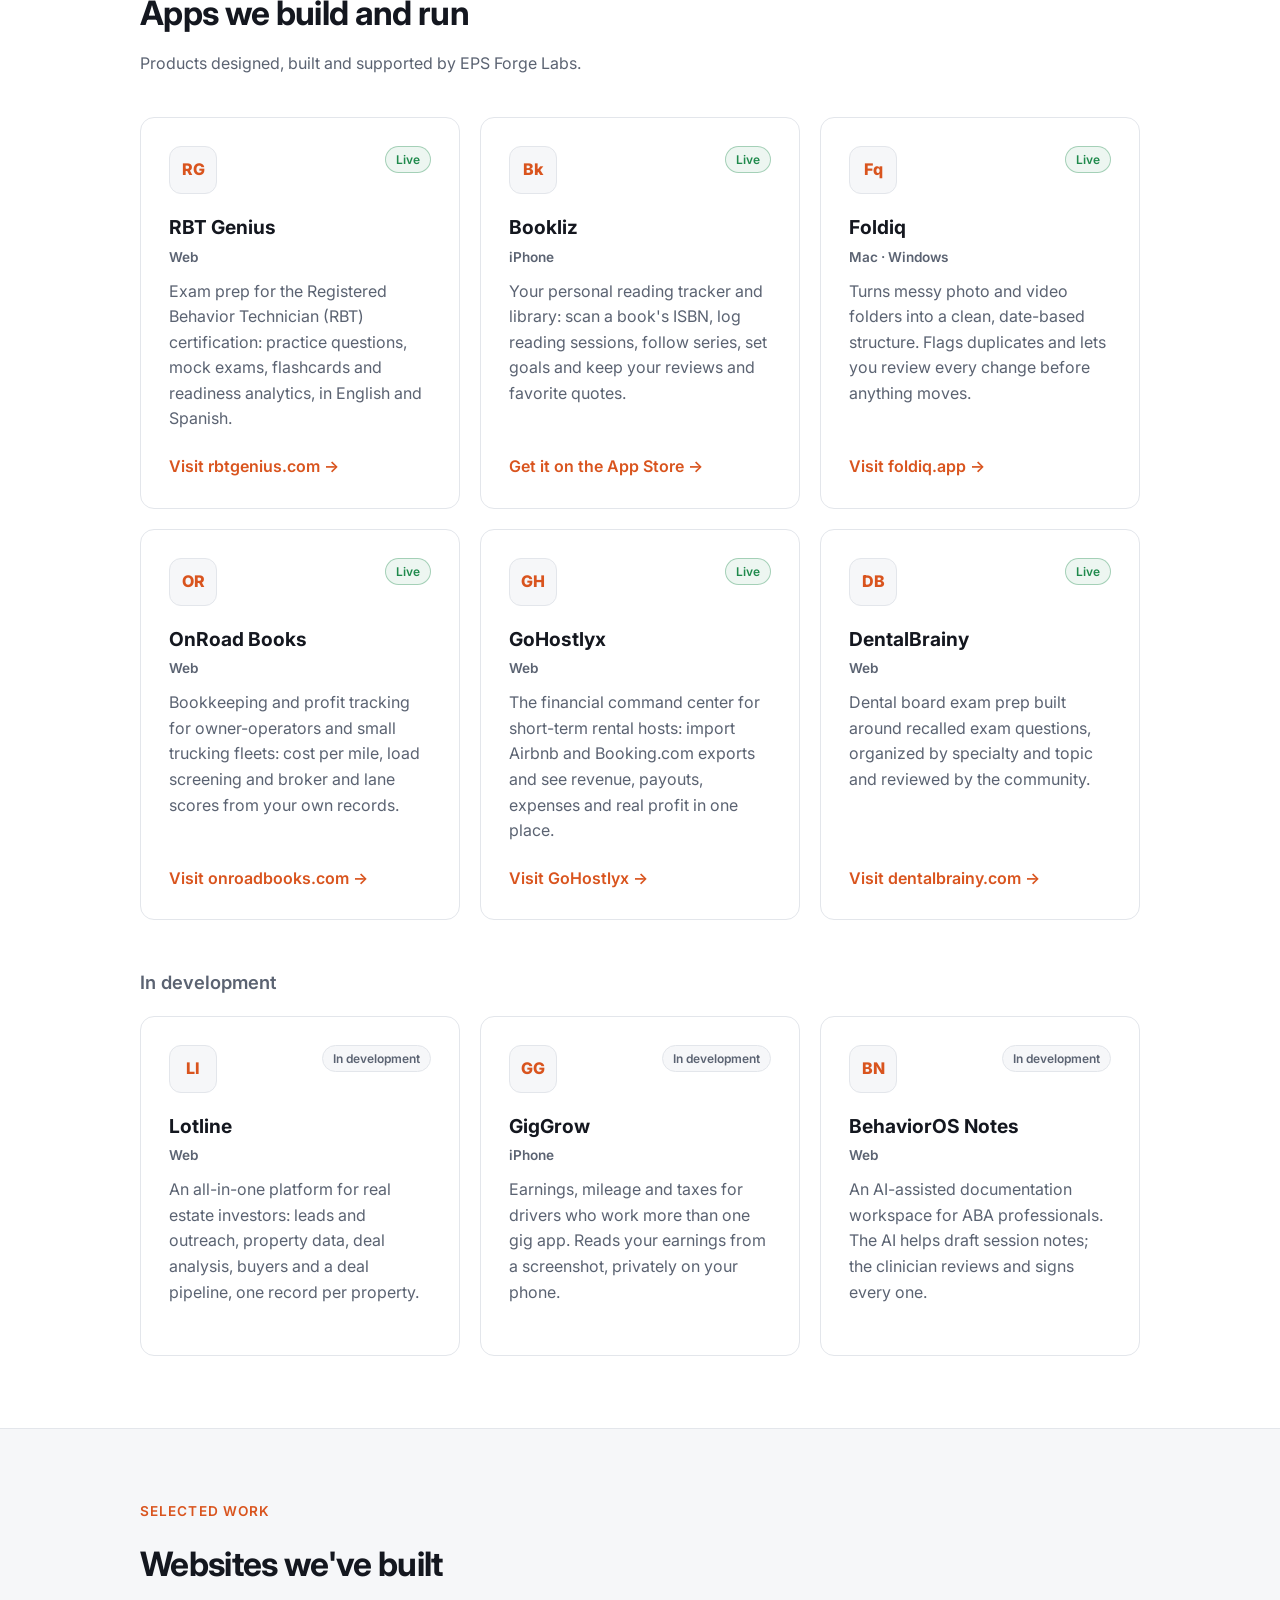
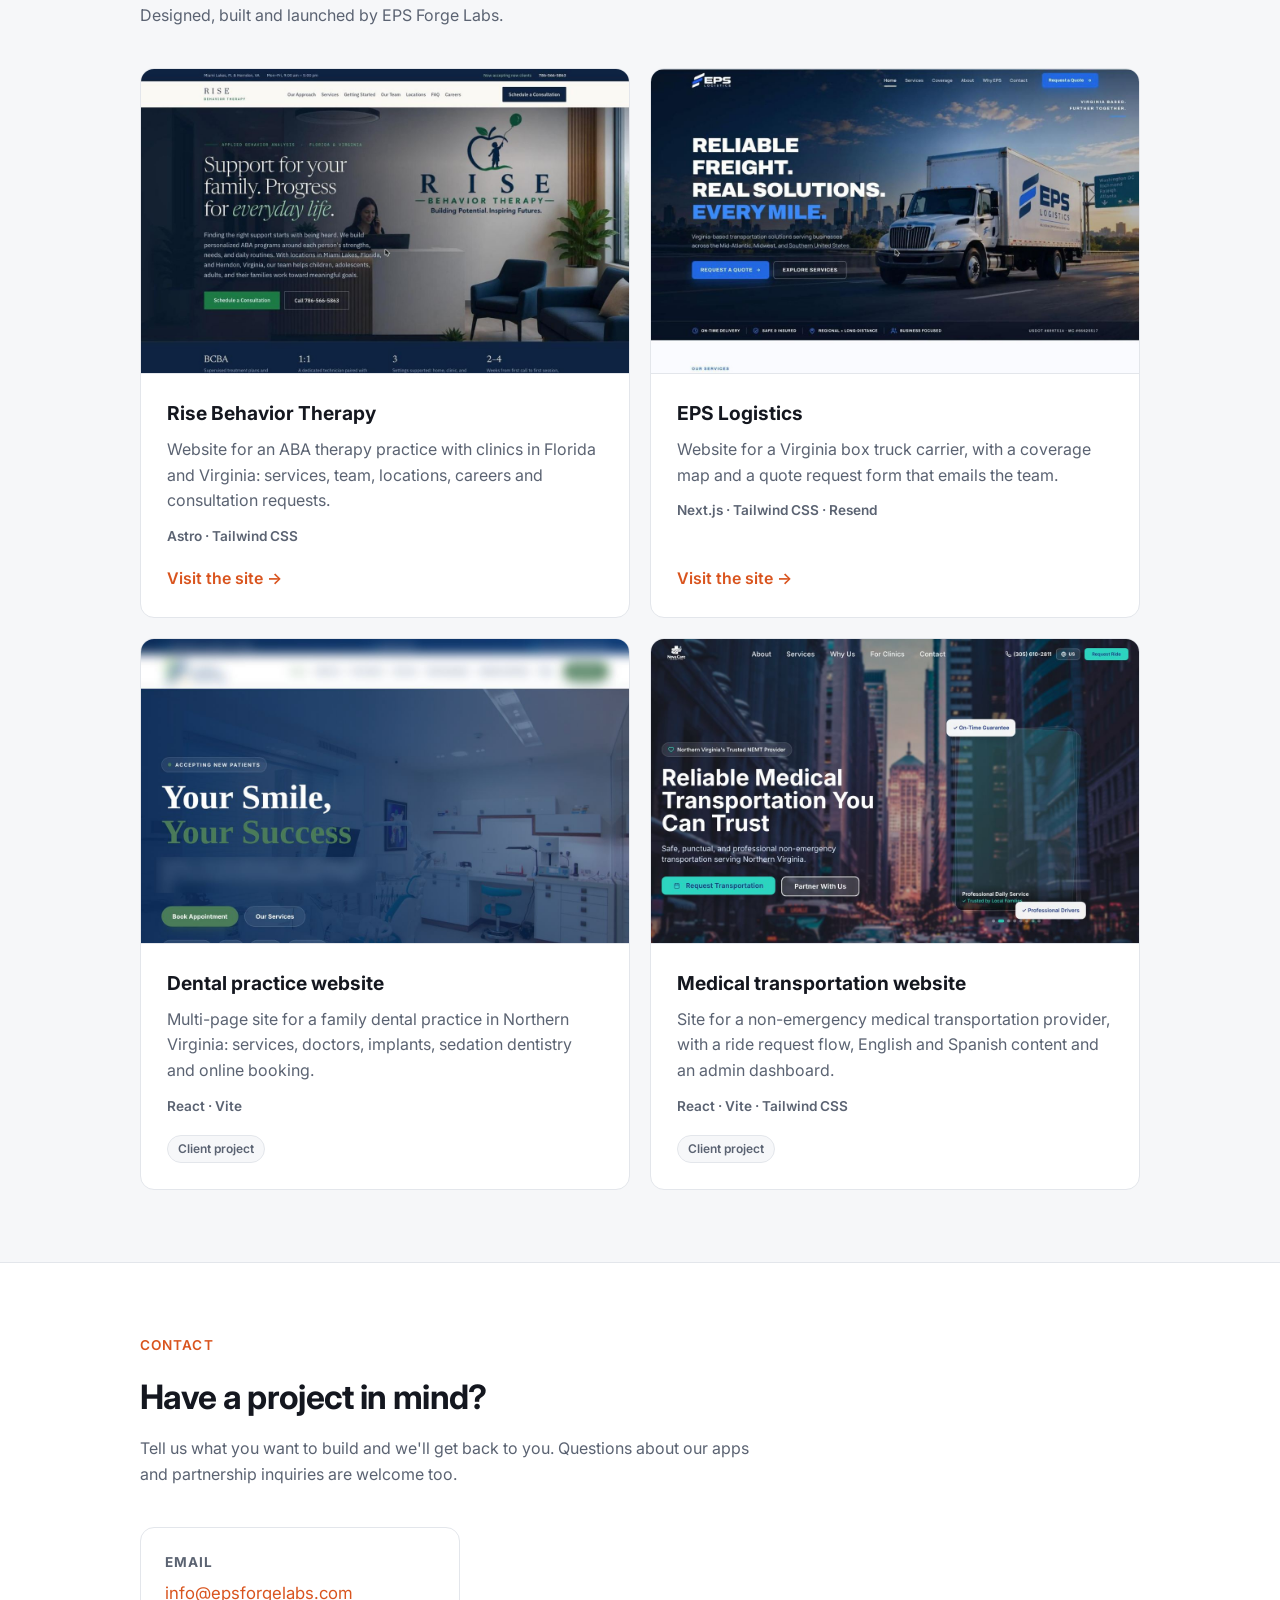
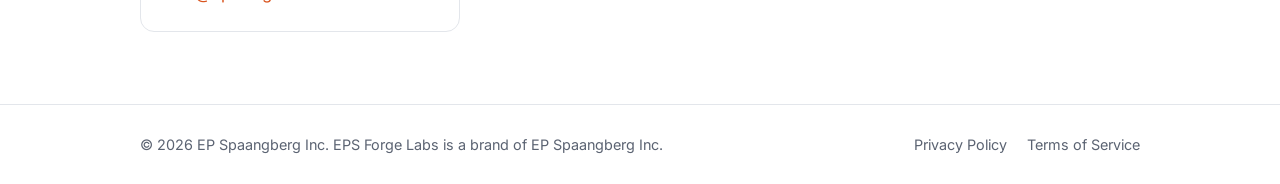
==== commit 62e7ba38: "Drop the city and the location card from the site Keep only Virginia as the state. The contact secti" ====
--- a/index.html
+++ b/index.html
@@ -4,7 +4,7 @@
   <meta charset="utf-8">
   <meta name="viewport" content="width=device-width, initial-scale=1">
   <title>EPS Forge Labs | Apps and websites, built end to end</title>
-  <meta name="description" content="EPS Forge Labs is a software studio in Herndon, Virginia. We design and build web apps, mobile and desktop apps, and business websites, and we run our own products.">
+  <meta name="description" content="EPS Forge Labs is a software studio based in Virginia. We design and build web apps, mobile and desktop apps, and business websites, and we run our own products.">
   <link rel="preconnect" href="https://fonts.googleapis.com">
   <link rel="preconnect" href="https://fonts.gstatic.com" crossorigin>
   <link href="https://fonts.googleapis.com/css2?family=Inter:wght@400;500;600;700;800&display=swap" rel="stylesheet">
@@ -26,7 +26,7 @@
   <main>
     <section class="hero" id="about">
       <div class="container">
-        <p class="eyebrow">Software studio &middot; Herndon, Virginia</p>
+        <p class="eyebrow">Software studio &middot; Virginia</p>
         <h1>We design and build apps and websites, from the first idea to launch.</h1>
         <p>EPS Forge Labs is an independent software studio. We run our own products in education, productivity and small-business finance, and we build web apps, mobile and desktop apps and websites for other businesses. Strategy, design, code and support, all in one place.</p>
         <div class="hero-actions">
@@ -201,10 +201,6 @@
           <div class="contact-item">
             <h3>Email</h3>
             <p><a href="mailto:info@epsforgelabs.com">info@epsforgelabs.com</a></p>
-          </div>
-          <div class="contact-item">
-            <h3>Location</h3>
-            <address>Herndon, Virginia<br>United States</address>
           </div>
         </div>
       </div>
--- a/styles.css
+++ b/styles.css
@@ -92,10 +92,10 @@
 .card-link { font-weight: 600; }
 
 /* Contact */
-.contact { display: grid; grid-template-columns: repeat(auto-fit, minmax(240px, 1fr)); gap: 20px; }
+.contact { display: grid; grid-template-columns: repeat(auto-fill, minmax(240px, 1fr)); gap: 20px; }
 .contact-item { border: 1px solid var(--border); border-radius: var(--radius); padding: 24px; }
 .contact-item h3 { margin: 0 0 6px; font-size: 0.85rem; text-transform: uppercase; letter-spacing: 0.08em; color: var(--muted); }
-.contact-item p, .contact-item address { margin: 0; font-style: normal; font-size: 1.05rem; }
+.contact-item p { margin: 0; font-style: normal; font-size: 1.05rem; }
 
 /* Footer */
 .site-footer { border-top: 1px solid var(--border); padding: 28px 0; color: var(--muted); font-size: 0.9rem; }
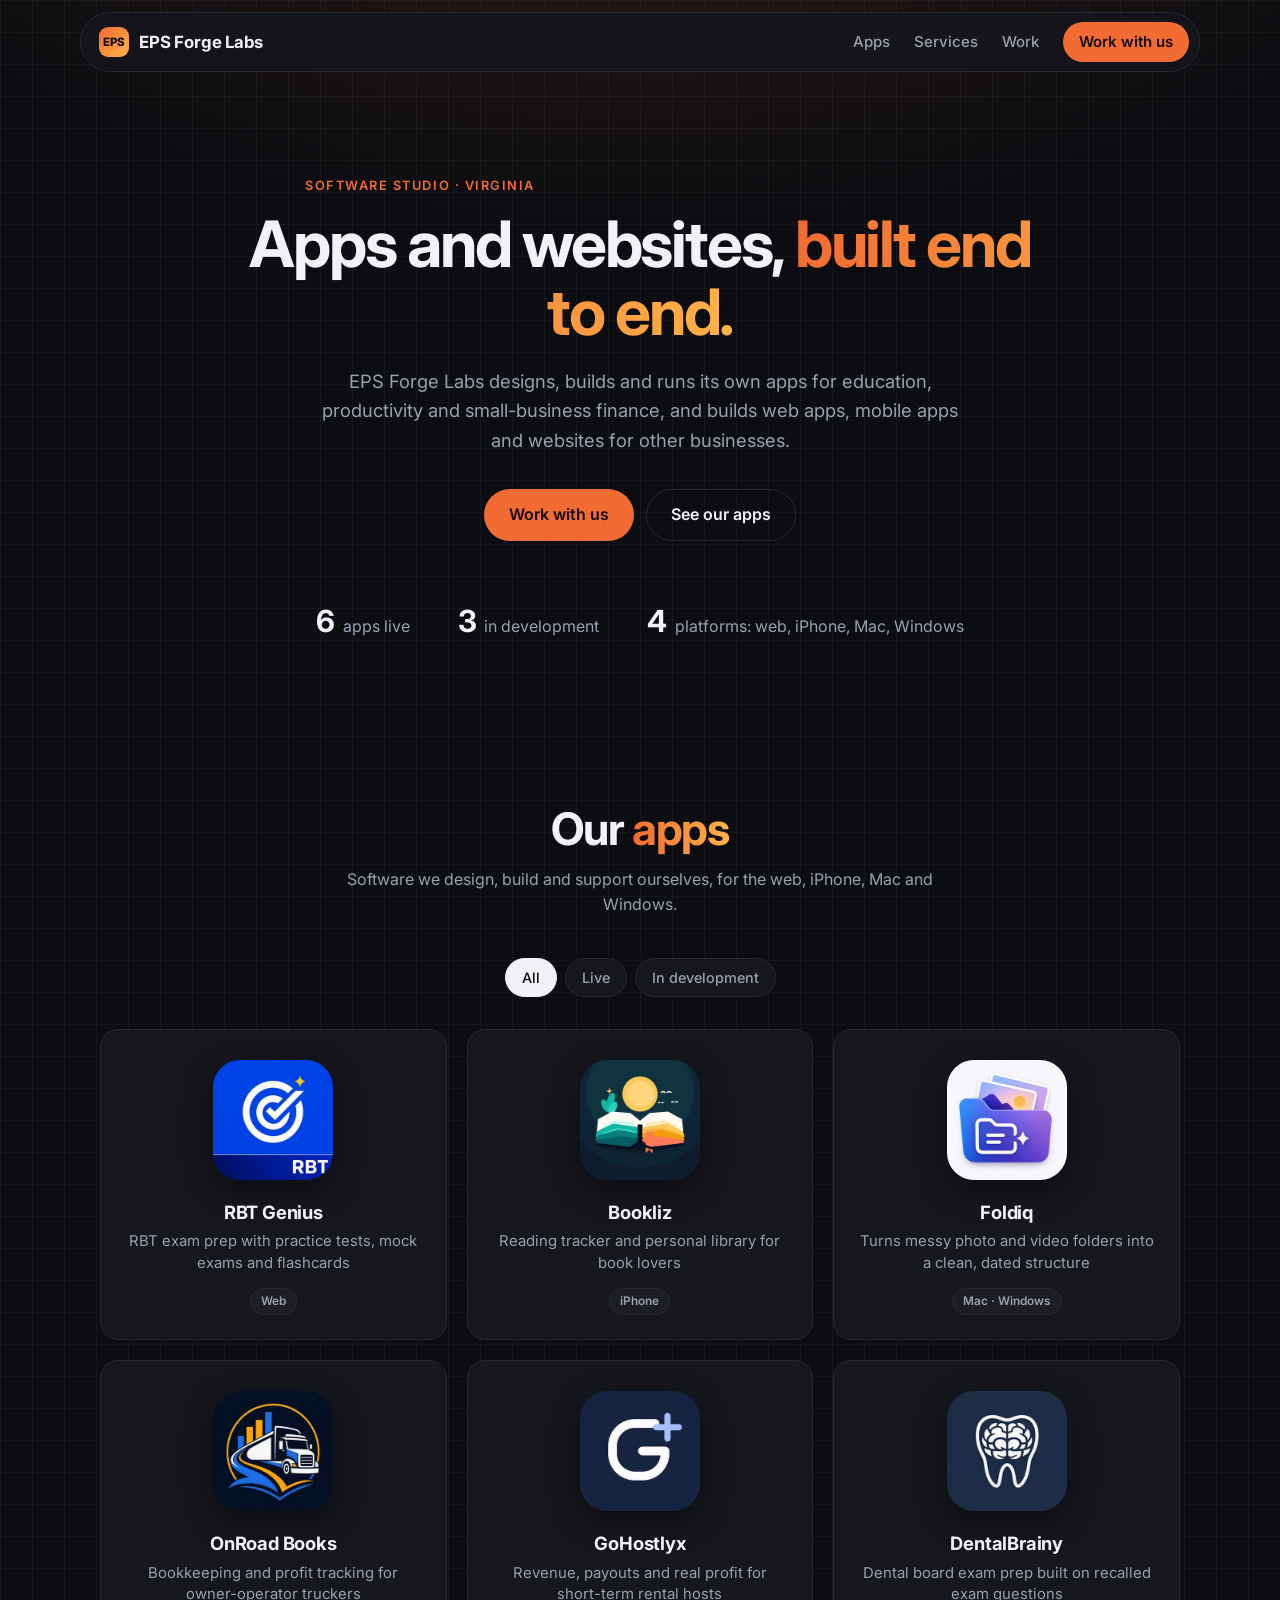
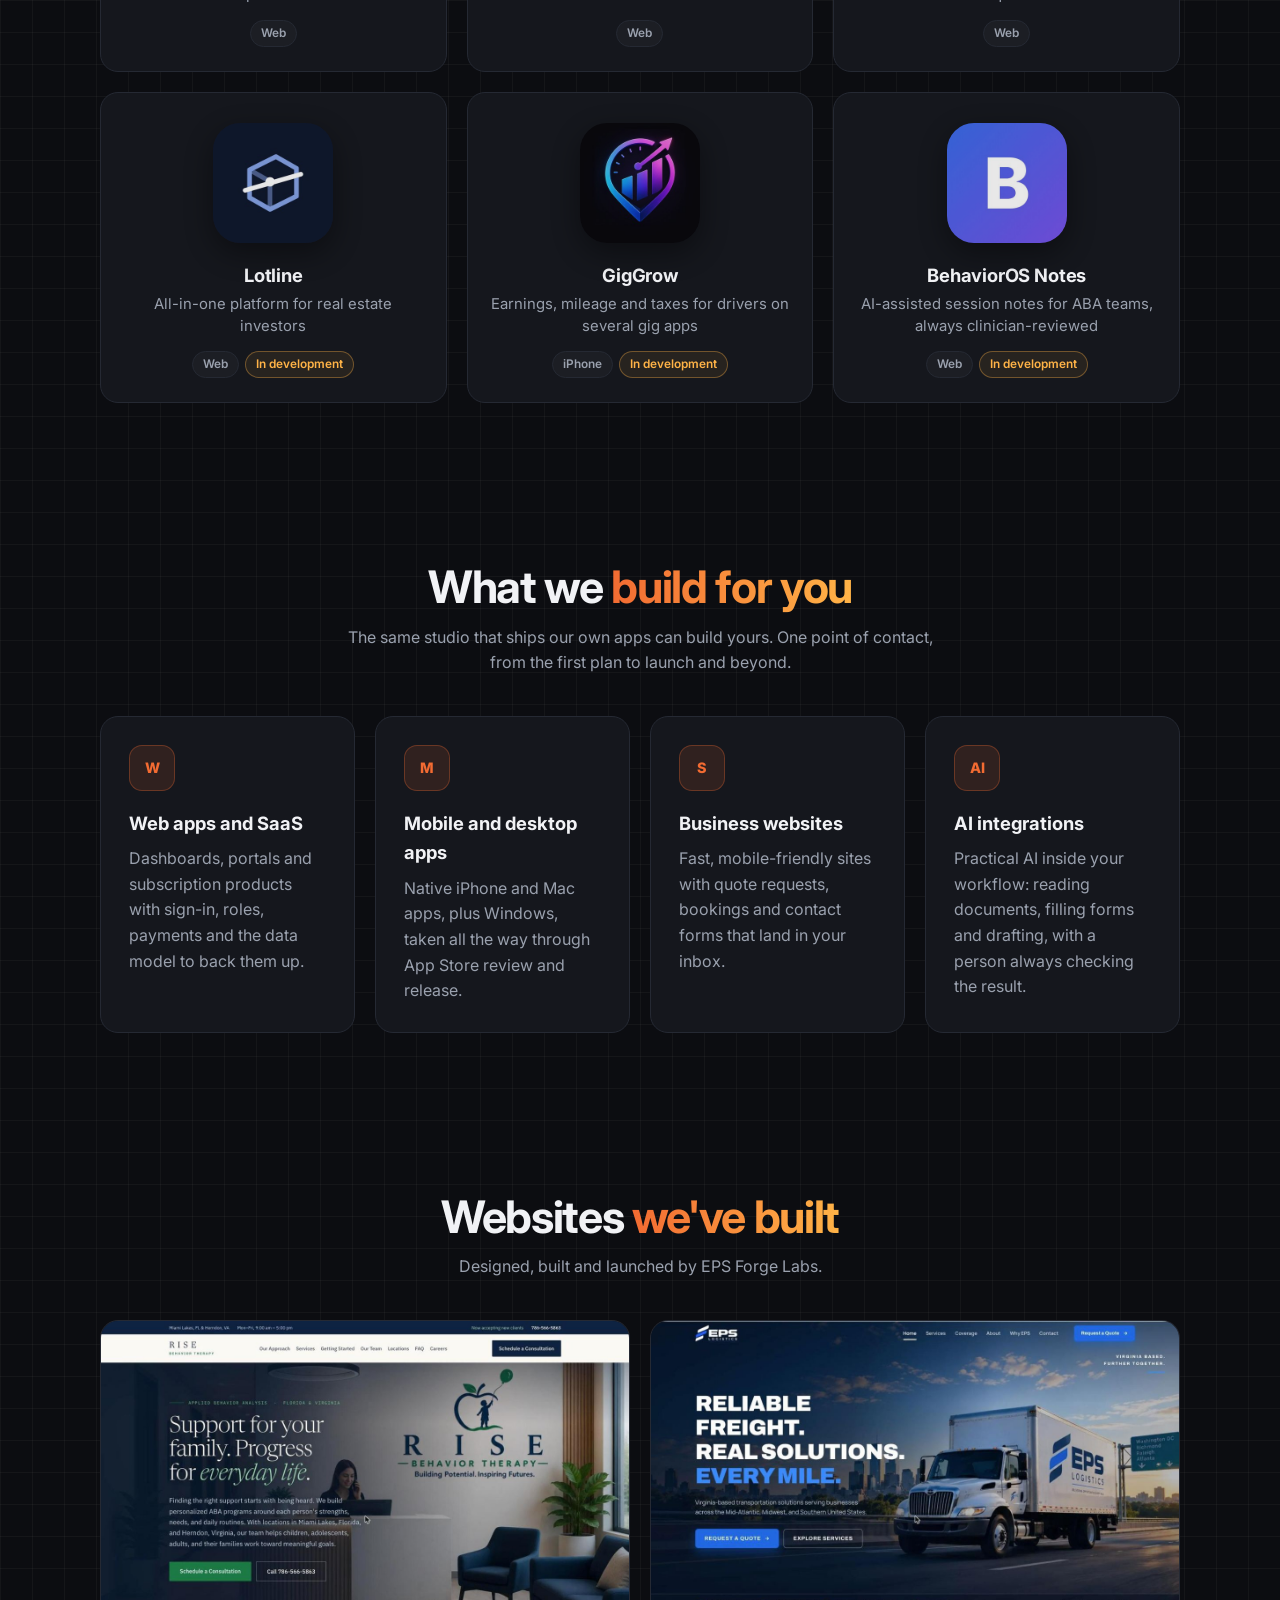
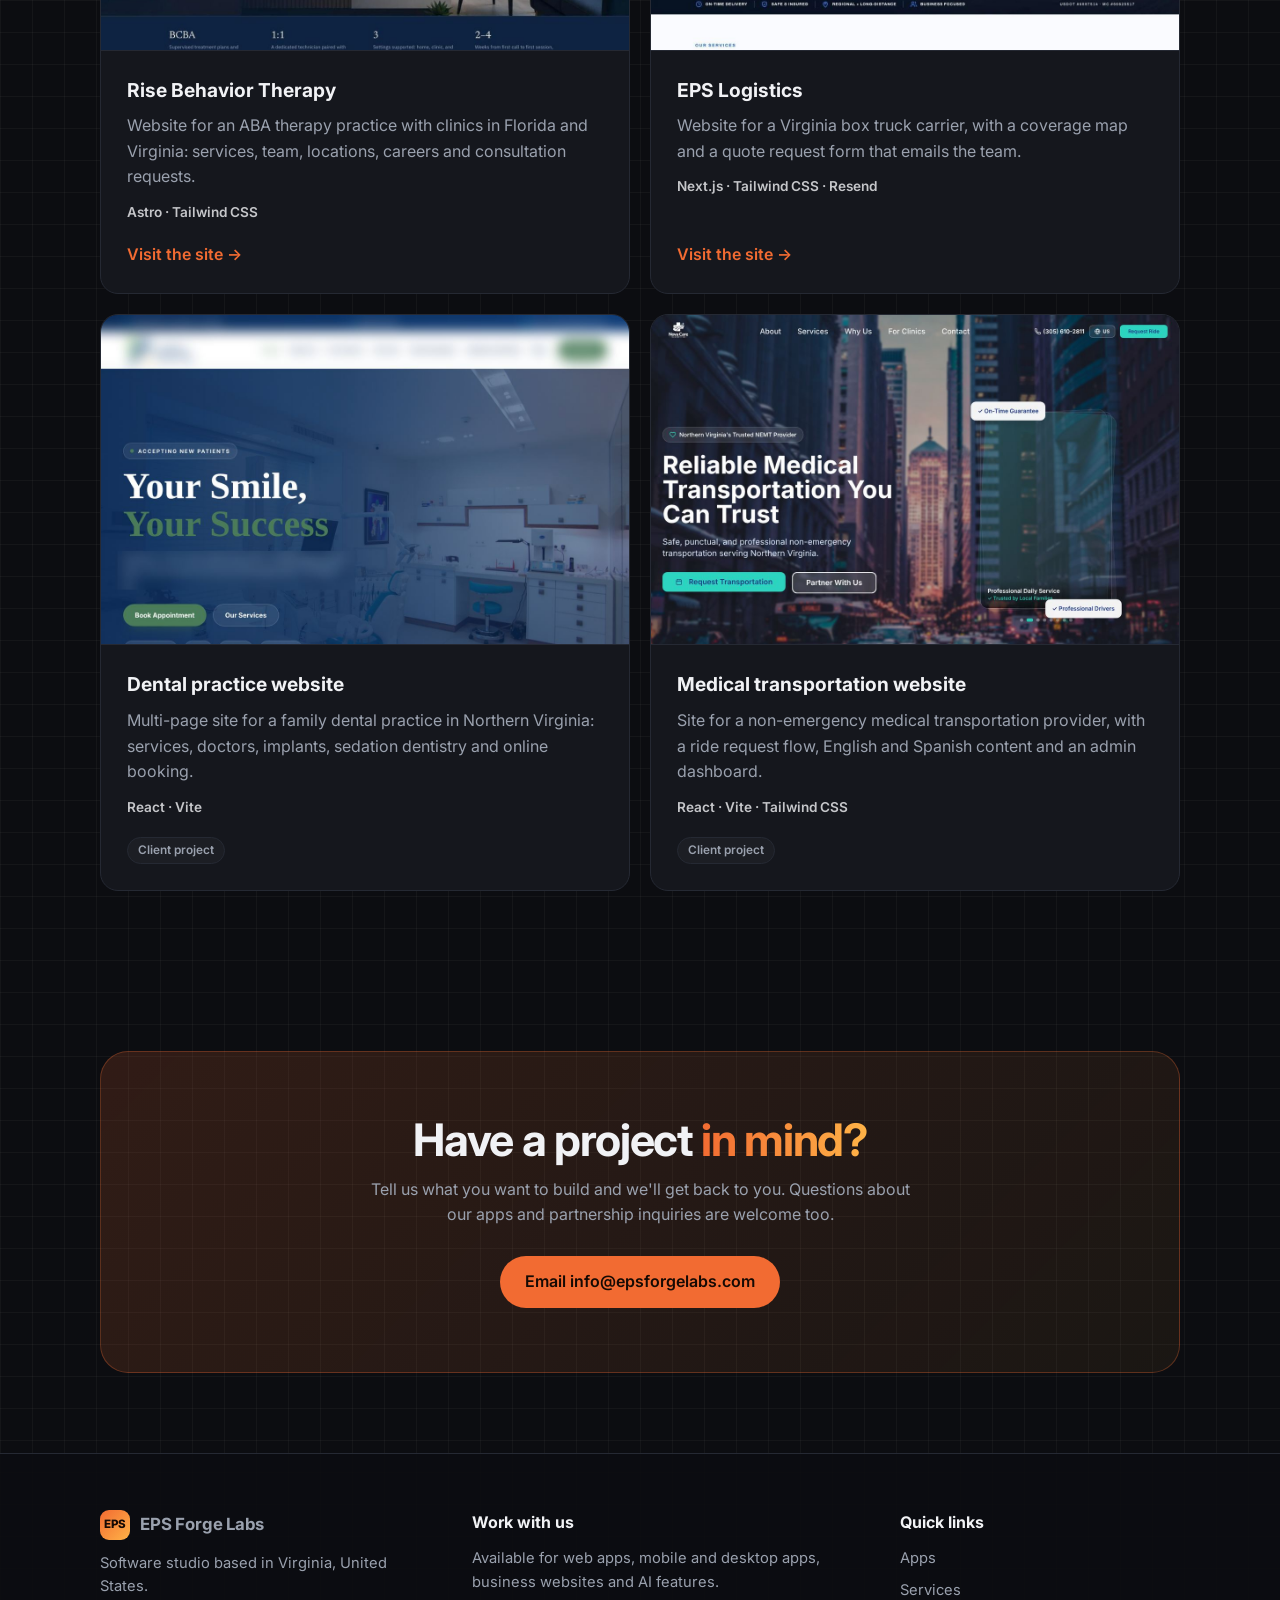
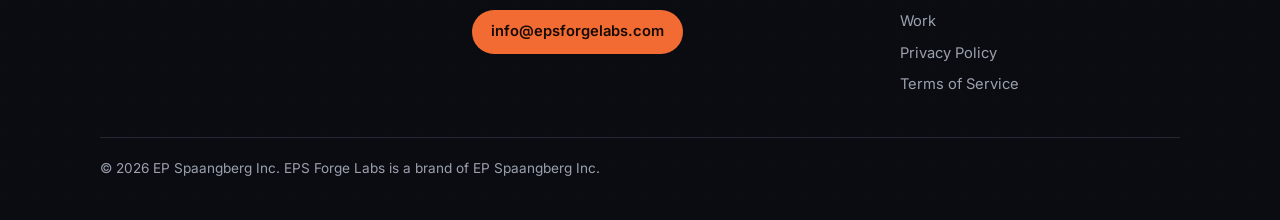
==== commit 4b90d7f5: "Redesign the site around an app icon grid - Dark studio look with a pill navigation bar and a "Work " ====
--- a/index.html
+++ b/index.html
@@ -4,7 +4,8 @@
   <meta charset="utf-8">
   <meta name="viewport" content="width=device-width, initial-scale=1">
   <title>EPS Forge Labs | Apps and websites, built end to end</title>
-  <meta name="description" content="EPS Forge Labs is a software studio based in Virginia. We design and build web apps, mobile and desktop apps, and business websites, and we run our own products.">
+  <meta name="description" content="EPS Forge Labs is a software studio based in Virginia. We build and run our own apps, and we design and build web apps, mobile and desktop apps and websites for other businesses.">
+  <meta name="theme-color" content="#0c0d11">
   <link rel="preconnect" href="https://fonts.googleapis.com">
   <link rel="preconnect" href="https://fonts.gstatic.com" crossorigin>
   <link href="https://fonts.googleapis.com/css2?family=Inter:wght@400;500;600;700;800&display=swap" rel="stylesheet">
@@ -15,10 +16,10 @@
     <div class="container">
       <a class="brand" href="index.html"><span class="brand-mark">EPS</span>EPS Forge Labs</a>
       <nav class="nav">
+        <a href="#apps">Apps</a>
         <a href="#services">Services</a>
-        <a href="#products">Products</a>
         <a href="#work">Work</a>
-        <a href="#contact">Contact</a>
+        <a class="nav-cta" href="#contact">Work with us</a>
       </nav>
     </div>
   </header>
@@ -27,25 +28,96 @@
     <section class="hero" id="about">
       <div class="container">
         <p class="eyebrow">Software studio &middot; Virginia</p>
-        <h1>We design and build apps and websites, from the first idea to launch.</h1>
-        <p>EPS Forge Labs is an independent software studio. We run our own products in education, productivity and small-business finance, and we build web apps, mobile and desktop apps and websites for other businesses. Strategy, design, code and support, all in one place.</p>
+        <h1>Apps and websites, <span class="accent">built end to end.</span></h1>
+        <p>EPS Forge Labs designs, builds and runs its own apps for education, productivity and small-business finance, and builds web apps, mobile apps and websites for other businesses.</p>
         <div class="hero-actions">
-          <a class="btn" href="mailto:info@epsforgelabs.com?subject=New%20project">Work with us</a>
-          <a class="btn btn-secondary" href="#work">See our work</a>
+          <a class="btn" href="#contact">Work with us</a>
+          <a class="btn btn-secondary" href="#apps">See our apps</a>
         </div>
         <ul class="stats">
-          <li><strong>6</strong><span>products live</span></li>
+          <li><strong>6</strong><span>apps live</span></li>
           <li><strong>3</strong><span>in development</span></li>
           <li><strong>4</strong><span>platforms: web, iPhone, Mac, Windows</span></li>
         </ul>
       </div>
     </section>
 
-    <section class="section-alt" id="services">
-      <div class="container">
-        <p class="eyebrow">What we do</p>
-        <h2>Services</h2>
-        <p class="section-lead">The same team that ships our own products can build yours. One point of contact, from planning to launch and beyond.</p>
+    <section id="apps">
+      <div class="container">
+        <div class="section-head">
+          <h2>Our <span class="accent">apps</span></h2>
+          <p class="section-lead">Software we design, build and support ourselves, for the web, iPhone, Mac and Windows.</p>
+        </div>
+        <div class="filters" role="group" aria-label="Filter apps">
+          <button class="filter" type="button" data-filter="all" aria-pressed="true">All</button>
+          <button class="filter" type="button" data-filter="live" aria-pressed="false">Live</button>
+          <button class="filter" type="button" data-filter="dev" aria-pressed="false">In development</button>
+        </div>
+        <div class="app-grid">
+          <a class="app-card" href="https://rbtgenius.com" target="_blank" rel="noopener" data-status="live">
+            <img src="images/apps/rbt-genius.jpg" alt="RBT Genius app icon" width="120" height="120">
+            <h3>RBT Genius</h3>
+            <p class="tagline">RBT exam prep with practice tests, mock exams and flashcards</p>
+            <div class="meta"><span class="chip">Web</span></div>
+          </a>
+          <a class="app-card" href="https://apps.apple.com/app/id6774150174" target="_blank" rel="noopener" data-status="live">
+            <img src="images/apps/bookliz.jpg" alt="Bookliz app icon" width="120" height="120">
+            <h3>Bookliz</h3>
+            <p class="tagline">Reading tracker and personal library for book lovers</p>
+            <div class="meta"><span class="chip">iPhone</span></div>
+          </a>
+          <a class="app-card" href="https://foldiq.app" target="_blank" rel="noopener" data-status="live">
+            <img src="images/apps/foldiq.jpg" alt="Foldiq app icon" width="120" height="120">
+            <h3>Foldiq</h3>
+            <p class="tagline">Turns messy photo and video folders into a clean, dated structure</p>
+            <div class="meta"><span class="chip">Mac &middot; Windows</span></div>
+          </a>
+          <a class="app-card" href="https://onroadbooks.com" target="_blank" rel="noopener" data-status="live">
+            <img src="images/apps/onroad-books.jpg" alt="OnRoad Books app icon" width="120" height="120">
+            <h3>OnRoad Books</h3>
+            <p class="tagline">Bookkeeping and profit tracking for owner-operator truckers</p>
+            <div class="meta"><span class="chip">Web</span></div>
+          </a>
+          <a class="app-card" href="https://gohostlyx.vercel.app" target="_blank" rel="noopener" data-status="live">
+            <img src="images/apps/gohostlyx.jpg" alt="GoHostlyx app icon" width="120" height="120">
+            <h3>GoHostlyx</h3>
+            <p class="tagline">Revenue, payouts and real profit for short-term rental hosts</p>
+            <div class="meta"><span class="chip">Web</span></div>
+          </a>
+          <a class="app-card" href="https://www.dentalbrainy.com" target="_blank" rel="noopener" data-status="live">
+            <img src="images/apps/dentalbrainy.jpg" alt="DentalBrainy app icon" width="120" height="120">
+            <h3>DentalBrainy</h3>
+            <p class="tagline">Dental board exam prep built on recalled exam questions</p>
+            <div class="meta"><span class="chip">Web</span></div>
+          </a>
+          <div class="app-card in-dev" data-status="dev">
+            <img src="images/apps/lotline.jpg" alt="Lotline app icon" width="120" height="120">
+            <h3>Lotline</h3>
+            <p class="tagline">All-in-one platform for real estate investors</p>
+            <div class="meta"><span class="chip">Web</span><span class="chip chip-dev">In development</span></div>
+          </div>
+          <div class="app-card in-dev" data-status="dev">
+            <img src="images/apps/giggrow.jpg" alt="GigGrow app icon" width="120" height="120">
+            <h3>GigGrow</h3>
+            <p class="tagline">Earnings, mileage and taxes for drivers on several gig apps</p>
+            <div class="meta"><span class="chip">iPhone</span><span class="chip chip-dev">In development</span></div>
+          </div>
+          <div class="app-card in-dev" data-status="dev">
+            <img src="images/apps/behavioros-notes.jpg" alt="BehaviorOS Notes app icon" width="120" height="120">
+            <h3>BehaviorOS Notes</h3>
+            <p class="tagline">AI-assisted session notes for ABA teams, always clinician-reviewed</p>
+            <div class="meta"><span class="chip">Web</span><span class="chip chip-dev">In development</span></div>
+          </div>
+        </div>
+      </div>
+    </section>
+
+    <section id="services">
+      <div class="container">
+        <div class="section-head">
+          <h2>What we <span class="accent">build for you</span></h2>
+          <p class="section-lead">The same studio that ships our own apps can build yours. One point of contact, from the first plan to launch and beyond.</p>
+        </div>
         <div class="grid services">
           <article class="card">
             <div class="card-icon">W</div>
@@ -71,86 +143,12 @@
       </div>
     </section>
 
-    <section id="products">
-      <div class="container">
-        <p class="eyebrow">Our products</p>
-        <h2>Apps we build and run</h2>
-        <p class="section-lead">Products designed, built and supported by EPS Forge Labs.</p>
-
-        <div class="grid apps">
-          <article class="card">
-            <div class="card-top"><div class="card-icon">RG</div><span class="badge badge-live">Live</span></div>
-            <h3>RBT Genius</h3>
-            <p class="platform">Web</p>
-            <p>Exam prep for the Registered Behavior Technician (RBT) certification: practice questions, mock exams, flashcards and readiness analytics, in English and Spanish.</p>
-            <a class="card-link" href="https://rbtgenius.com" target="_blank" rel="noopener">Visit rbtgenius.com &rarr;</a>
-          </article>
-          <article class="card">
-            <div class="card-top"><div class="card-icon">Bk</div><span class="badge badge-live">Live</span></div>
-            <h3>Bookliz</h3>
-            <p class="platform">iPhone</p>
-            <p>Your personal reading tracker and library: scan a book's ISBN, log reading sessions, follow series, set goals and keep your reviews and favorite quotes.</p>
-            <a class="card-link" href="https://apps.apple.com/app/id6774150174" target="_blank" rel="noopener">Get it on the App Store &rarr;</a>
-          </article>
-          <article class="card">
-            <div class="card-top"><div class="card-icon">Fq</div><span class="badge badge-live">Live</span></div>
-            <h3>Foldiq</h3>
-            <p class="platform">Mac &middot; Windows</p>
-            <p>Turns messy photo and video folders into a clean, date-based structure. Flags duplicates and lets you review every change before anything moves.</p>
-            <a class="card-link" href="https://foldiq.app" target="_blank" rel="noopener">Visit foldiq.app &rarr;</a>
-          </article>
-          <article class="card">
-            <div class="card-top"><div class="card-icon">OR</div><span class="badge badge-live">Live</span></div>
-            <h3>OnRoad Books</h3>
-            <p class="platform">Web</p>
-            <p>Bookkeeping and profit tracking for owner-operators and small trucking fleets: cost per mile, load screening and broker and lane scores from your own records.</p>
-            <a class="card-link" href="https://onroadbooks.com" target="_blank" rel="noopener">Visit onroadbooks.com &rarr;</a>
-          </article>
-          <article class="card">
-            <div class="card-top"><div class="card-icon">GH</div><span class="badge badge-live">Live</span></div>
-            <h3>GoHostlyx</h3>
-            <p class="platform">Web</p>
-            <p>The financial command center for short-term rental hosts: import Airbnb and Booking.com exports and see revenue, payouts, expenses and real profit in one place.</p>
-            <a class="card-link" href="https://gohostlyx.vercel.app" target="_blank" rel="noopener">Visit GoHostlyx &rarr;</a>
-          </article>
-          <article class="card">
-            <div class="card-top"><div class="card-icon">DB</div><span class="badge badge-live">Live</span></div>
-            <h3>DentalBrainy</h3>
-            <p class="platform">Web</p>
-            <p>Dental board exam prep built around recalled exam questions, organized by specialty and topic and reviewed by the community.</p>
-            <a class="card-link" href="https://www.dentalbrainy.com" target="_blank" rel="noopener">Visit dentalbrainy.com &rarr;</a>
-          </article>
-        </div>
-
-        <h3 class="subhead">In development</h3>
-        <div class="grid apps">
-          <article class="card card-muted">
-            <div class="card-top"><div class="card-icon">Ll</div><span class="badge">In development</span></div>
-            <h3>Lotline</h3>
-            <p class="platform">Web</p>
-            <p>An all-in-one platform for real estate investors: leads and outreach, property data, deal analysis, buyers and a deal pipeline, one record per property.</p>
-          </article>
-          <article class="card card-muted">
-            <div class="card-top"><div class="card-icon">GG</div><span class="badge">In development</span></div>
-            <h3>GigGrow</h3>
-            <p class="platform">iPhone</p>
-            <p>Earnings, mileage and taxes for drivers who work more than one gig app. Reads your earnings from a screenshot, privately on your phone.</p>
-          </article>
-          <article class="card card-muted">
-            <div class="card-top"><div class="card-icon">BN</div><span class="badge">In development</span></div>
-            <h3>BehaviorOS Notes</h3>
-            <p class="platform">Web</p>
-            <p>An AI-assisted documentation workspace for ABA professionals. The AI helps draft session notes; the clinician reviews and signs every one.</p>
-          </article>
-        </div>
-      </div>
-    </section>
-
-    <section class="section-alt" id="work">
-      <div class="container">
-        <p class="eyebrow">Selected work</p>
-        <h2>Websites we've built</h2>
-        <p class="section-lead">Designed, built and launched by EPS Forge Labs.</p>
+    <section id="work">
+      <div class="container">
+        <div class="section-head">
+          <h2>Websites <span class="accent">we've built</span></h2>
+          <p class="section-lead">Designed, built and launched by EPS Forge Labs.</p>
+        </div>
         <div class="grid work">
           <article class="work-card">
             <img src="images/rise-behavior-therapy.jpg" alt="Home page of the Rise Behavior Therapy website" loading="lazy" width="1200" height="750">
@@ -176,7 +174,7 @@
               <h3>Dental practice website</h3>
               <p>Multi-page site for a family dental practice in Northern Virginia: services, doctors, implants, sedation dentistry and online booking.</p>
               <p class="tech">React &middot; Vite</p>
-              <span class="badge">Client project</span>
+              <span class="chip">Client project</span>
             </div>
           </article>
           <article class="work-card">
@@ -185,7 +183,7 @@
               <h3>Medical transportation website</h3>
               <p>Site for a non-emergency medical transportation provider, with a ride request flow, English and Spanish content and an admin dashboard.</p>
               <p class="tech">React &middot; Vite &middot; Tailwind CSS</p>
-              <span class="badge">Client project</span>
+              <span class="chip">Client project</span>
             </div>
           </article>
         </div>
@@ -194,13 +192,11 @@
 
     <section id="contact">
       <div class="container">
-        <p class="eyebrow">Contact</p>
-        <h2>Have a project in mind?</h2>
-        <p class="section-lead">Tell us what you want to build and we'll get back to you. Questions about our apps and partnership inquiries are welcome too.</p>
-        <div class="contact">
-          <div class="contact-item">
-            <h3>Email</h3>
-            <p><a href="mailto:info@epsforgelabs.com">info@epsforgelabs.com</a></p>
+        <div class="cta-box">
+          <h2>Have a project <span class="accent">in mind?</span></h2>
+          <p>Tell us what you want to build and we'll get back to you. Questions about our apps and partnership inquiries are welcome too.</p>
+          <div class="hero-actions">
+            <a class="btn" href="mailto:info@epsforgelabs.com?subject=New%20project">Email info@epsforgelabs.com</a>
           </div>
         </div>
       </div>
@@ -209,13 +205,39 @@
 
   <footer class="site-footer">
     <div class="container">
-      <span>&copy; <span id="year">2026</span> EP Spaangberg Inc. EPS Forge Labs is a brand of EP Spaangberg Inc.</span>
-      <nav>
-        <a href="privacy.html">Privacy Policy</a>
-        <a href="terms.html">Terms of Service</a>
-      </nav>
+      <div class="footer-grid">
+        <div class="footer-brand">
+          <a class="brand" href="index.html"><span class="brand-mark">EPS</span>EPS Forge Labs</a>
+          <p>Software studio based in Virginia, United States.</p>
+        </div>
+        <div>
+          <h4>Work with us</h4>
+          <p>Available for web apps, mobile and desktop apps, business websites and AI features.</p>
+          <a class="btn" href="mailto:info@epsforgelabs.com?subject=New%20project">info@epsforgelabs.com</a>
+        </div>
+        <div>
+          <h4>Quick links</h4>
+          <ul>
+            <li><a href="#apps">Apps</a></li>
+            <li><a href="#services">Services</a></li>
+            <li><a href="#work">Work</a></li>
+            <li><a href="privacy.html">Privacy Policy</a></li>
+            <li><a href="terms.html">Terms of Service</a></li>
+          </ul>
+        </div>
+      </div>
+      <div class="footer-bottom">&copy; <span id="year">2026</span> EP Spaangberg Inc. EPS Forge Labs is a brand of EP Spaangberg Inc.</div>
     </div>
   </footer>
-  <script>document.getElementById('year').textContent = new Date().getFullYear();</script>
+  <script>
+    document.getElementById('year').textContent = new Date().getFullYear();
+    const filters = document.querySelectorAll('.filter');
+    const cards = document.querySelectorAll('.app-card');
+    filters.forEach((button) => button.addEventListener('click', () => {
+      const value = button.dataset.filter;
+      filters.forEach((b) => b.setAttribute('aria-pressed', String(b === button)));
+      cards.forEach((card) => { card.hidden = value !== 'all' && card.dataset.status !== value; });
+    }));
+  </script>
 </body>
 </html>
--- a/styles.css
+++ b/styles.css
@@ -1,30 +1,29 @@
 :root {
-  --bg: #ffffff;
-  --surface: #f6f7f9;
-  --text: #14171f;
-  --muted: #5b6372;
-  --border: #e3e6eb;
-  --accent: #d9541e;
-  --accent-ink: #ffffff;
-  --radius: 14px;
-  --max: 1040px;
-}
-@media (prefers-color-scheme: dark) {
-  :root {
-    --bg: #0e1015;
-    --surface: #171a21;
-    --text: #eef0f4;
-    --muted: #9aa3b2;
-    --border: #262a33;
-    --accent: #f0703a;
-  }
+  --bg: #0c0d11;
+  --surface: #15171d;
+  --surface-2: #1b1e26;
+  --text: #f1f2f5;
+  --muted: #9aa1ae;
+  --border: #252933;
+  --accent: #f26b32;
+  --accent-2: #ffb347;
+  --accent-ink: #160a04;
+  --live: #4fd18b;
+  --radius: 18px;
+  --max: 1120px;
+  color-scheme: dark;
 }
 * { box-sizing: border-box; }
-html { scroll-behavior: smooth; }
+html { scroll-behavior: smooth; scroll-padding-top: 90px; }
 body {
   margin: 0;
   font-family: "Inter", system-ui, -apple-system, "Segoe UI", Roboto, sans-serif;
-  background: var(--bg);
+  background-color: var(--bg);
+  background-image:
+    radial-gradient(1200px 600px at 50% -200px, rgba(242, 107, 50, 0.16), transparent 70%),
+    linear-gradient(rgba(255, 255, 255, 0.035) 1px, transparent 1px),
+    linear-gradient(90deg, rgba(255, 255, 255, 0.035) 1px, transparent 1px);
+  background-size: auto, 32px 32px, 32px 32px;
   color: var(--text);
   line-height: 1.6;
   -webkit-font-smoothing: antialiased;
@@ -32,76 +31,102 @@
 a { color: var(--accent); text-decoration: none; }
 a:hover { text-decoration: underline; }
 .container { max-width: var(--max); margin: 0 auto; padding: 0 20px; }
+.accent { background: linear-gradient(90deg, var(--accent), var(--accent-2)); -webkit-background-clip: text; background-clip: text; color: transparent; }
 
 /* Header */
-.site-header { border-bottom: 1px solid var(--border); }
-.site-header .container { display: flex; align-items: center; justify-content: space-between; height: 68px; }
-.brand { display: flex; align-items: center; gap: 10px; font-weight: 700; font-size: 1.1rem; color: var(--text); letter-spacing: -0.01em; }
+.site-header { position: sticky; top: 12px; z-index: 10; padding: 0 12px; }
+.site-header .container {
+  display: flex; align-items: center; justify-content: space-between; gap: 16px;
+  height: 60px; padding: 0 10px 0 18px; margin-top: 12px;
+  background: rgba(21, 23, 29, 0.82); backdrop-filter: blur(12px); -webkit-backdrop-filter: blur(12px);
+  border: 1px solid var(--border); border-radius: 999px;
+}
+.brand { display: flex; align-items: center; gap: 10px; font-weight: 700; font-size: 1.05rem; color: var(--text); letter-spacing: -0.01em; white-space: nowrap; }
 .brand:hover { text-decoration: none; }
-.brand-mark { width: 30px; height: 30px; border-radius: 8px; background: var(--accent); color: var(--accent-ink); display: grid; place-items: center; font-size: 0.85rem; font-weight: 800; }
-.nav { display: flex; gap: 22px; }
-.nav a { color: var(--muted); font-size: 0.95rem; font-weight: 500; }
+.brand-mark { width: 30px; height: 30px; border-radius: 9px; background: linear-gradient(135deg, var(--accent), var(--accent-2)); color: var(--accent-ink); display: grid; place-items: center; font-size: 0.72rem; font-weight: 800; }
+.nav { display: flex; align-items: center; gap: 24px; }
+.nav a { color: var(--muted); font-size: 0.94rem; font-weight: 500; }
 .nav a:hover { color: var(--text); text-decoration: none; }
+.nav .nav-cta { color: var(--accent-ink); background: var(--accent); padding: 8px 16px; border-radius: 999px; font-weight: 600; }
+.nav .nav-cta:hover { color: var(--accent-ink); opacity: 0.92; }
+
+/* Buttons */
+.btn { display: inline-block; background: var(--accent); color: var(--accent-ink); padding: 12px 24px; border-radius: 999px; font-weight: 600; border: 1px solid transparent; }
+.btn:hover { text-decoration: none; opacity: 0.92; }
+.btn-secondary { background: transparent; color: var(--text); border-color: var(--border); }
+.btn-secondary:hover { opacity: 1; border-color: var(--muted); }
 
 /* Hero */
-.hero { padding: 96px 0 72px; }
-.hero .eyebrow, .eyebrow { color: var(--accent); font-weight: 600; font-size: 0.85rem; text-transform: uppercase; letter-spacing: 0.08em; margin: 0 0 14px; font-size: 0.85rem; }
-.hero h1 { font-size: clamp(2.1rem, 5vw, 3.4rem); line-height: 1.1; letter-spacing: -0.03em; margin: 0 0 20px; max-width: 760px; }
-.hero p { font-size: 1.15rem; color: var(--muted); max-width: 640px; margin: 0 0 32px; }
-.btn { display: inline-block; background: var(--accent); color: var(--accent-ink); padding: 12px 22px; border-radius: 10px; font-weight: 600; }
-.btn:hover { text-decoration: none; opacity: 0.92; }
+.hero { padding: 104px 0 80px; text-align: center; }
+.eyebrow, .hero .eyebrow { color: var(--accent); font-weight: 600; font-size: 0.8rem; text-transform: uppercase; letter-spacing: 0.12em; margin: 0 0 14px; }
+.hero h1 { font-size: clamp(2.3rem, 6vw, 4rem); line-height: 1.05; letter-spacing: -0.035em; margin: 0 auto 22px; max-width: 820px; }
+.hero p { font-size: 1.15rem; color: var(--muted); max-width: 640px; margin: 0 auto 34px; }
+.hero-actions { display: flex; flex-wrap: wrap; justify-content: center; gap: 12px; }
+.stats { list-style: none; padding: 0; margin: 56px 0 0; display: flex; flex-wrap: wrap; justify-content: center; gap: 14px 48px; }
+.stats li { display: flex; align-items: baseline; gap: 8px; color: var(--muted); }
+.stats strong { font-size: 1.9rem; letter-spacing: -0.02em; color: var(--text); }
 
 /* Sections */
-section { padding: 72px 0; }
-.section-alt { background: var(--surface); border-top: 1px solid var(--border); border-bottom: 1px solid var(--border); }
-h2 { font-size: clamp(1.6rem, 3vw, 2.1rem); letter-spacing: -0.02em; margin: 0 0 12px; }
-.section-lead { color: var(--muted); margin: 0 0 40px; max-width: 620px; }
+section { padding: 80px 0; }
+.section-head { text-align: center; margin-bottom: 40px; }
+h2 { font-size: clamp(2rem, 4vw, 2.8rem); letter-spacing: -0.03em; line-height: 1.1; margin: 0 0 12px; }
+.section-lead { color: var(--muted); margin: 0 auto; max-width: 600px; }
 
-/* Hero extras */
-.hero-actions { display: flex; flex-wrap: wrap; gap: 12px; }
-.btn-secondary { background: transparent; color: var(--text); border: 1px solid var(--border); }
-.btn-secondary:hover { opacity: 1; border-color: var(--muted); }
-.stats { list-style: none; padding: 0; margin: 48px 0 0; display: flex; flex-wrap: wrap; gap: 16px 48px; }
-.stats li { display: flex; align-items: baseline; gap: 10px; color: var(--muted); }
-.stats strong { font-size: 1.9rem; letter-spacing: -0.02em; color: var(--text); }
+/* App grid */
+.filters { display: flex; flex-wrap: wrap; justify-content: center; gap: 8px; margin: 0 0 32px; }
+.filter { font: inherit; font-size: 0.9rem; font-weight: 500; color: var(--muted); background: var(--surface); border: 1px solid var(--border); padding: 7px 16px; border-radius: 999px; cursor: pointer; }
+.filter:hover { color: var(--text); }
+.filter[aria-pressed="true"] { color: var(--bg); background: var(--text); border-color: var(--text); }
+.app-grid { display: grid; grid-template-columns: repeat(3, 1fr); gap: 20px; }
+.app-card {
+  position: relative; display: flex; flex-direction: column; align-items: center; text-align: center;
+  background: var(--surface); border: 1px solid var(--border); border-radius: var(--radius);
+  padding: 30px 22px 24px; color: var(--text);
+  transition: transform 0.18s ease, border-color 0.18s ease, background 0.18s ease;
+}
+a.app-card:hover { text-decoration: none; transform: translateY(-4px); border-color: #3a3f4c; background: var(--surface-2); }
+.app-card img { width: 120px; height: 120px; border-radius: 27px; display: block; margin-bottom: 18px; box-shadow: 0 10px 30px rgba(0, 0, 0, 0.45); }
+.app-card h3 { margin: 0 0 4px; font-size: 1.15rem; letter-spacing: -0.01em; }
+.app-card .tagline { margin: 0 0 14px; color: var(--muted); font-size: 0.93rem; line-height: 1.45; }
+.app-card .meta { margin-top: auto; display: flex; flex-wrap: wrap; justify-content: center; gap: 6px; }
+.chip { font-size: 0.74rem; font-weight: 600; padding: 3px 10px; border-radius: 999px; border: 1px solid var(--border); color: var(--muted); background: rgba(255, 255, 255, 0.03); white-space: nowrap; }
+.chip-dev { color: var(--accent-2); border-color: rgba(255, 179, 71, 0.35); background: rgba(255, 179, 71, 0.08); }
+.app-card.in-dev img { filter: saturate(0.85); opacity: 0.9; }
+.app-card[hidden] { display: none; }
 
-/* Grids and cards */
+/* Services */
 .grid { display: grid; gap: 20px; }
-.apps { grid-template-columns: repeat(auto-fill, minmax(280px, 1fr)); }
-.services { grid-template-columns: repeat(auto-fill, minmax(220px, 1fr)); }
-.work { grid-template-columns: repeat(auto-fill, minmax(420px, 1fr)); }
-.subhead { font-size: 1.15rem; margin: 48px 0 18px; color: var(--muted); font-weight: 600; }
-.card-top { display: flex; align-items: flex-start; justify-content: space-between; }
-.badge { display: inline-block; font-size: 0.75rem; font-weight: 600; padding: 3px 10px; border-radius: 999px; border: 1px solid var(--border); color: var(--muted); background: var(--surface); white-space: nowrap; }
-.badge-live { color: #1f8a4c; border-color: rgba(31, 138, 76, 0.35); background: rgba(31, 138, 76, 0.08); }
-.platform { font-size: 0.85rem; font-weight: 600; color: var(--muted) !important; margin: -4px 0 10px !important; flex: 0 !important; }
-.card-muted { background: transparent; border-style: dashed; }
-.section-alt .card { background: var(--bg); }
+.services { grid-template-columns: repeat(auto-fill, minmax(240px, 1fr)); }
+.card { background: var(--surface); border: 1px solid var(--border); border-radius: var(--radius); padding: 28px; }
+.card-icon { width: 46px; height: 46px; border-radius: 13px; background: rgba(242, 107, 50, 0.12); border: 1px solid rgba(242, 107, 50, 0.3); display: grid; place-items: center; font-weight: 800; font-size: 0.9rem; color: var(--accent); margin-bottom: 18px; }
+.card h3 { margin: 0 0 8px; font-size: 1.15rem; }
+.card p { color: var(--muted); margin: 0; }
 
 /* Work */
-.work-card { background: var(--bg); border: 1px solid var(--border); border-radius: var(--radius); overflow: hidden; display: flex; flex-direction: column; }
+.work { grid-template-columns: repeat(auto-fill, minmax(440px, 1fr)); }
+.work-card { background: var(--surface); border: 1px solid var(--border); border-radius: var(--radius); overflow: hidden; display: flex; flex-direction: column; }
 .work-card img { display: block; width: 100%; height: auto; aspect-ratio: 16 / 10; object-fit: cover; object-position: top; border-bottom: 1px solid var(--border); }
 .work-body { padding: 24px 26px 26px; display: flex; flex-direction: column; flex: 1; align-items: flex-start; }
 .work-body h3 { margin: 0 0 8px; font-size: 1.2rem; }
 .work-body p { color: var(--muted); margin: 0 0 12px; }
-.work-body .tech { font-size: 0.85rem; font-weight: 600; margin-bottom: 18px; flex: 1; }
-.card { background: var(--bg); border: 1px solid var(--border); border-radius: var(--radius); padding: 28px; display: flex; flex-direction: column; }
-.card-icon { width: 48px; height: 48px; border-radius: 12px; background: var(--surface); border: 1px solid var(--border); display: grid; place-items: center; font-weight: 800; color: var(--accent); margin-bottom: 18px; }
-.card h3 { margin: 0 0 8px; font-size: 1.2rem; }
-.card p { color: var(--muted); margin: 0 0 22px; flex: 1; }
+.work-body .tech { font-size: 0.85rem; font-weight: 600; margin-bottom: 18px; flex: 1; color: var(--text); opacity: 0.8; }
 .card-link { font-weight: 600; }
 
-/* Contact */
-.contact { display: grid; grid-template-columns: repeat(auto-fill, minmax(240px, 1fr)); gap: 20px; }
-.contact-item { border: 1px solid var(--border); border-radius: var(--radius); padding: 24px; }
-.contact-item h3 { margin: 0 0 6px; font-size: 0.85rem; text-transform: uppercase; letter-spacing: 0.08em; color: var(--muted); }
-.contact-item p { margin: 0; font-style: normal; font-size: 1.05rem; }
+/* Call to action */
+.cta-box { text-align: center; background: linear-gradient(135deg, rgba(242, 107, 50, 0.16), rgba(255, 179, 71, 0.06)); border: 1px solid rgba(242, 107, 50, 0.3); border-radius: 28px; padding: 64px 24px; }
+.cta-box p { color: var(--muted); max-width: 560px; margin: 0 auto 28px; }
 
 /* Footer */
-.site-footer { border-top: 1px solid var(--border); padding: 28px 0; color: var(--muted); font-size: 0.9rem; }
-.site-footer .container { display: flex; flex-wrap: wrap; gap: 12px; justify-content: space-between; }
-.site-footer nav { display: flex; gap: 20px; }
+.site-footer { border-top: 1px solid var(--border); padding: 56px 0 40px; color: var(--muted); font-size: 0.92rem; background: rgba(12, 13, 17, 0.9); }
+.footer-grid { display: grid; grid-template-columns: 1.2fr 1.4fr 1fr; gap: 36px; }
+.footer-grid h4 { color: var(--text); margin: 0 0 12px; font-size: 1rem; }
+.footer-grid p { margin: 0 0 16px; }
+.footer-grid ul { list-style: none; padding: 0; margin: 0; display: grid; gap: 8px; }
 .site-footer a { color: var(--muted); }
+.site-footer a:hover { color: var(--text); }
+.site-footer .btn { color: var(--accent-ink); padding: 9px 18px; font-size: 0.92rem; }
+.footer-brand .brand { margin-bottom: 12px; }
+.footer-bottom { margin-top: 40px; padding-top: 20px; border-top: 1px solid var(--border); font-size: 0.85rem; }
 
 /* Legal pages */
 .legal { padding: 64px 0 80px; }
@@ -111,18 +136,27 @@
 .legal h2 { font-size: 1.3rem; margin: 40px 0 10px; }
 .legal p, .legal li { color: var(--text); }
 .legal ul { padding-left: 22px; }
+.site-footer > .container > span + nav { display: flex; gap: 20px; }
+.site-footer > .container:has(> nav) { display: flex; flex-wrap: wrap; gap: 12px; justify-content: space-between; }
 
-@media (max-width: 600px) {
-  .site-header .container { flex-wrap: wrap; height: auto; padding-top: 14px; padding-bottom: 12px; row-gap: 8px; }
-  .brand { white-space: nowrap; }
-  .nav { gap: 18px; width: 100%; }
-  .nav a { font-size: 0.9rem; }
-  .hero { padding: 64px 0 48px; }
-  section { padding: 56px 0; }
+@media (max-width: 900px) {
+  .app-grid { grid-template-columns: repeat(2, 1fr); }
+}
+@media (max-width: 760px) {
+  .footer-grid { grid-template-columns: 1fr; }
   .work { grid-template-columns: 1fr; }
-  .stats { gap: 12px 28px; }
 }
-
-@media (prefers-color-scheme: dark) {
-  .badge-live { color: #4fd18b; border-color: rgba(79, 209, 139, 0.35); background: rgba(79, 209, 139, 0.1); }
+@media (max-width: 640px) {
+  .site-header .container { height: auto; flex-wrap: wrap; border-radius: 22px; padding: 12px 16px; row-gap: 10px; }
+  .nav { width: 100%; justify-content: space-between; gap: 10px; }
+  .nav a { font-size: 0.88rem; }
+  .nav .nav-cta { padding: 6px 12px; }
+  .hero { padding: 64px 0 56px; }
+  section { padding: 60px 0; }
+  .app-grid { grid-template-columns: repeat(2, 1fr); gap: 12px; }
+  .app-card { padding: 22px 12px 18px; }
+  .app-card img { width: 84px; height: 84px; border-radius: 19px; }
+  .app-card .tagline { font-size: 0.85rem; }
+  .app-card .meta .chip:not(.chip-dev) { display: none; }
+  .stats { gap: 10px 26px; }
 }
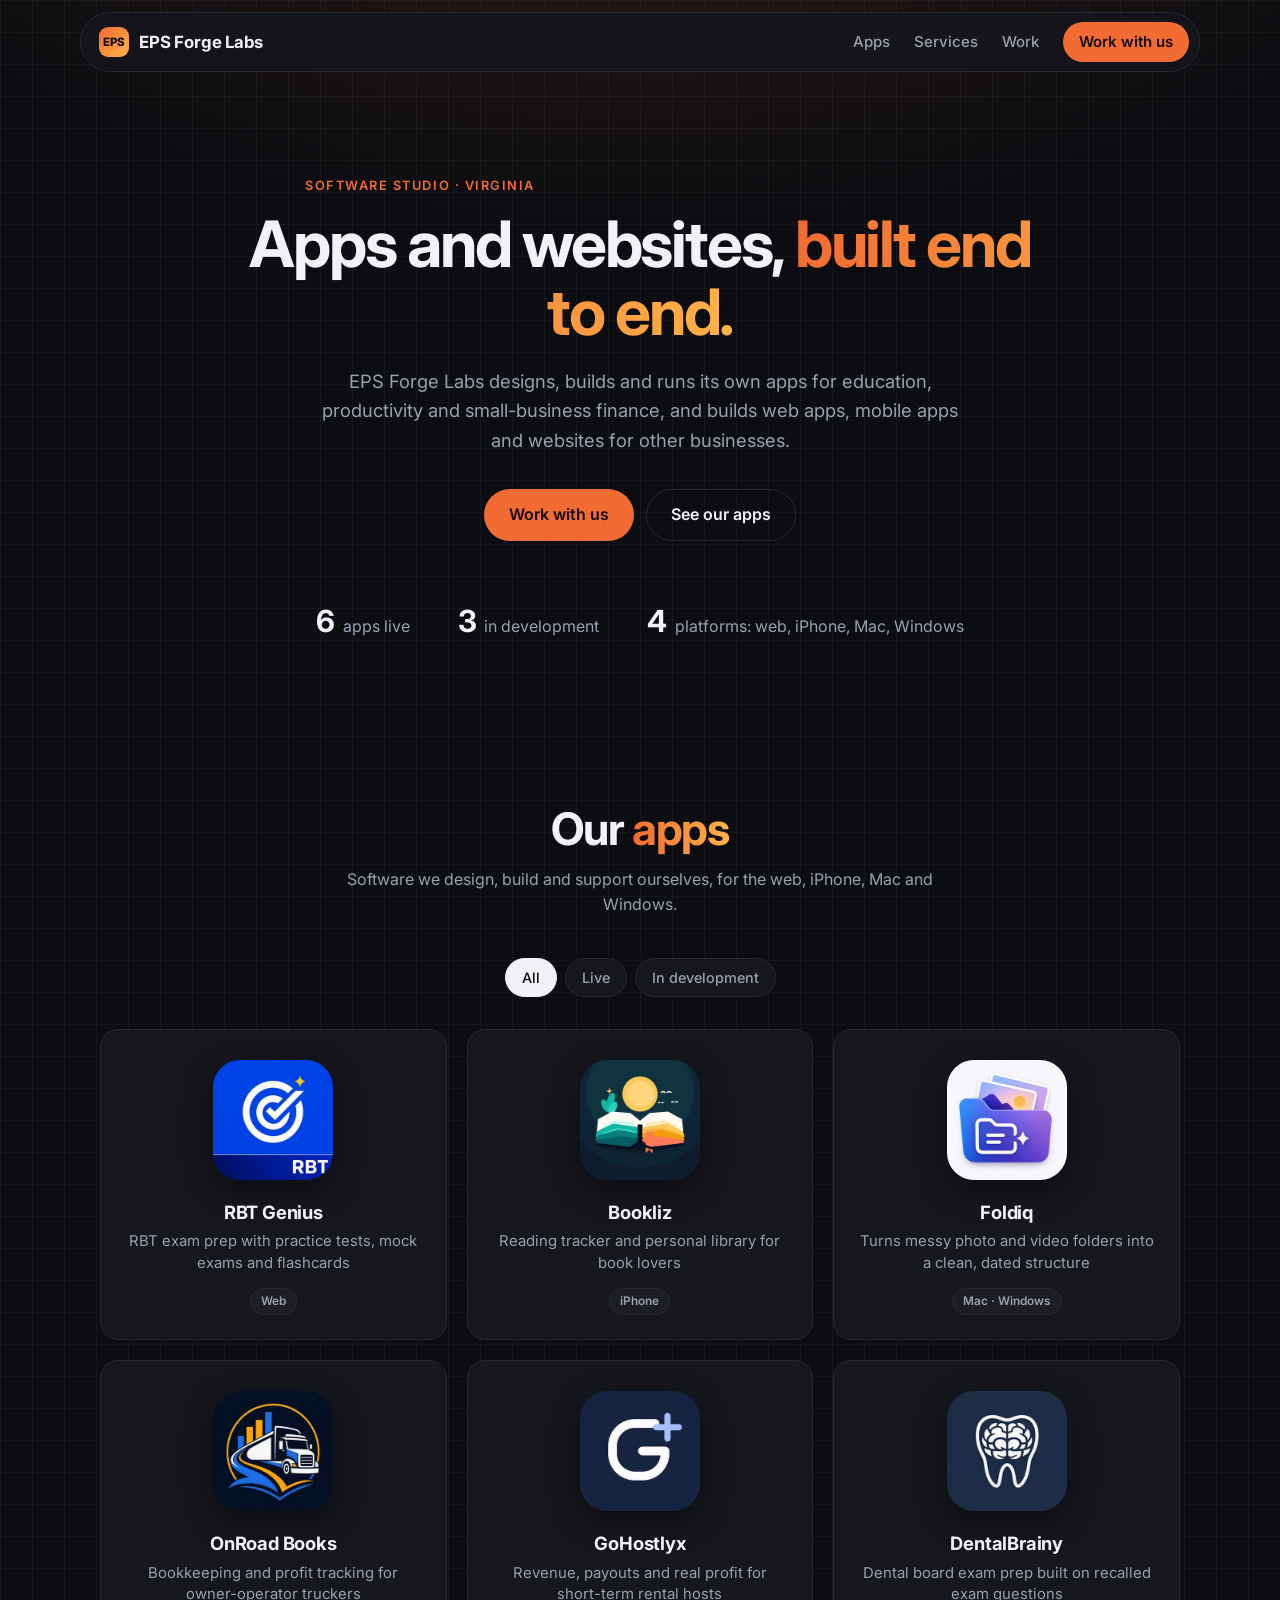
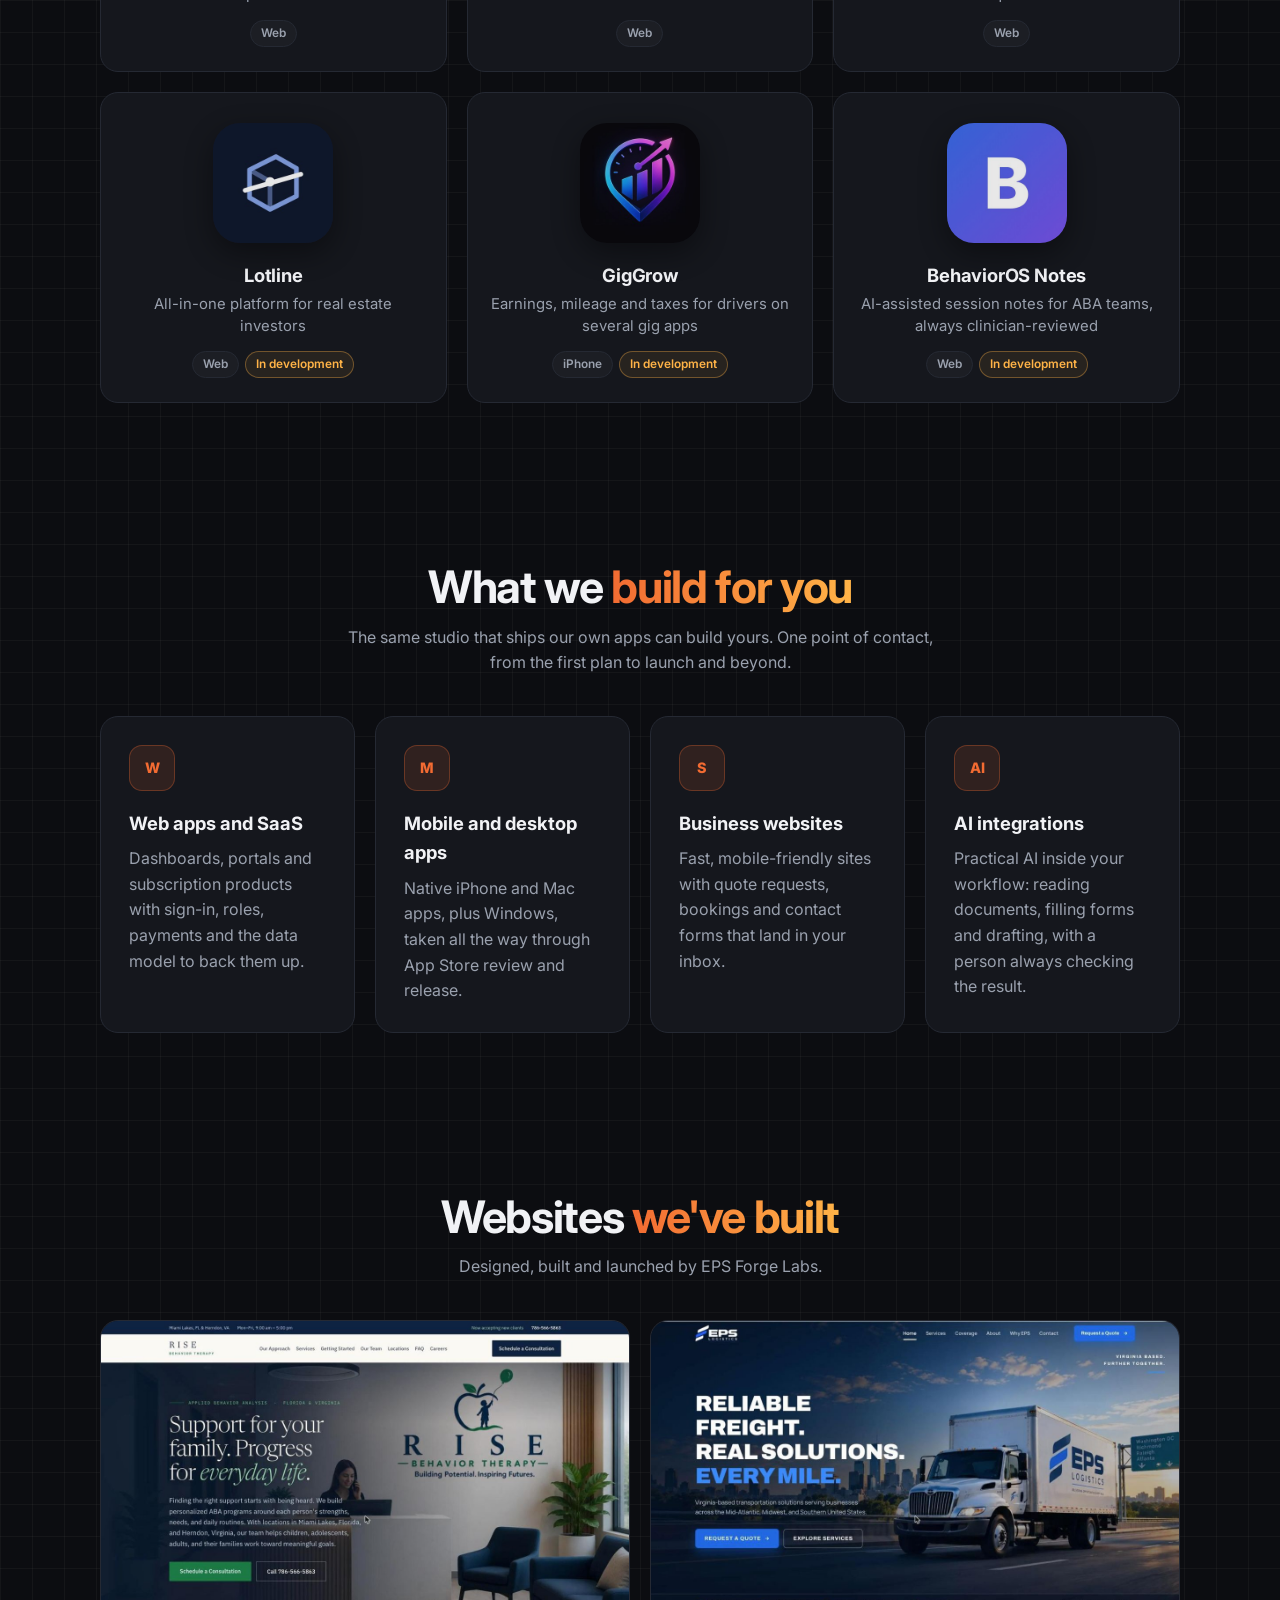
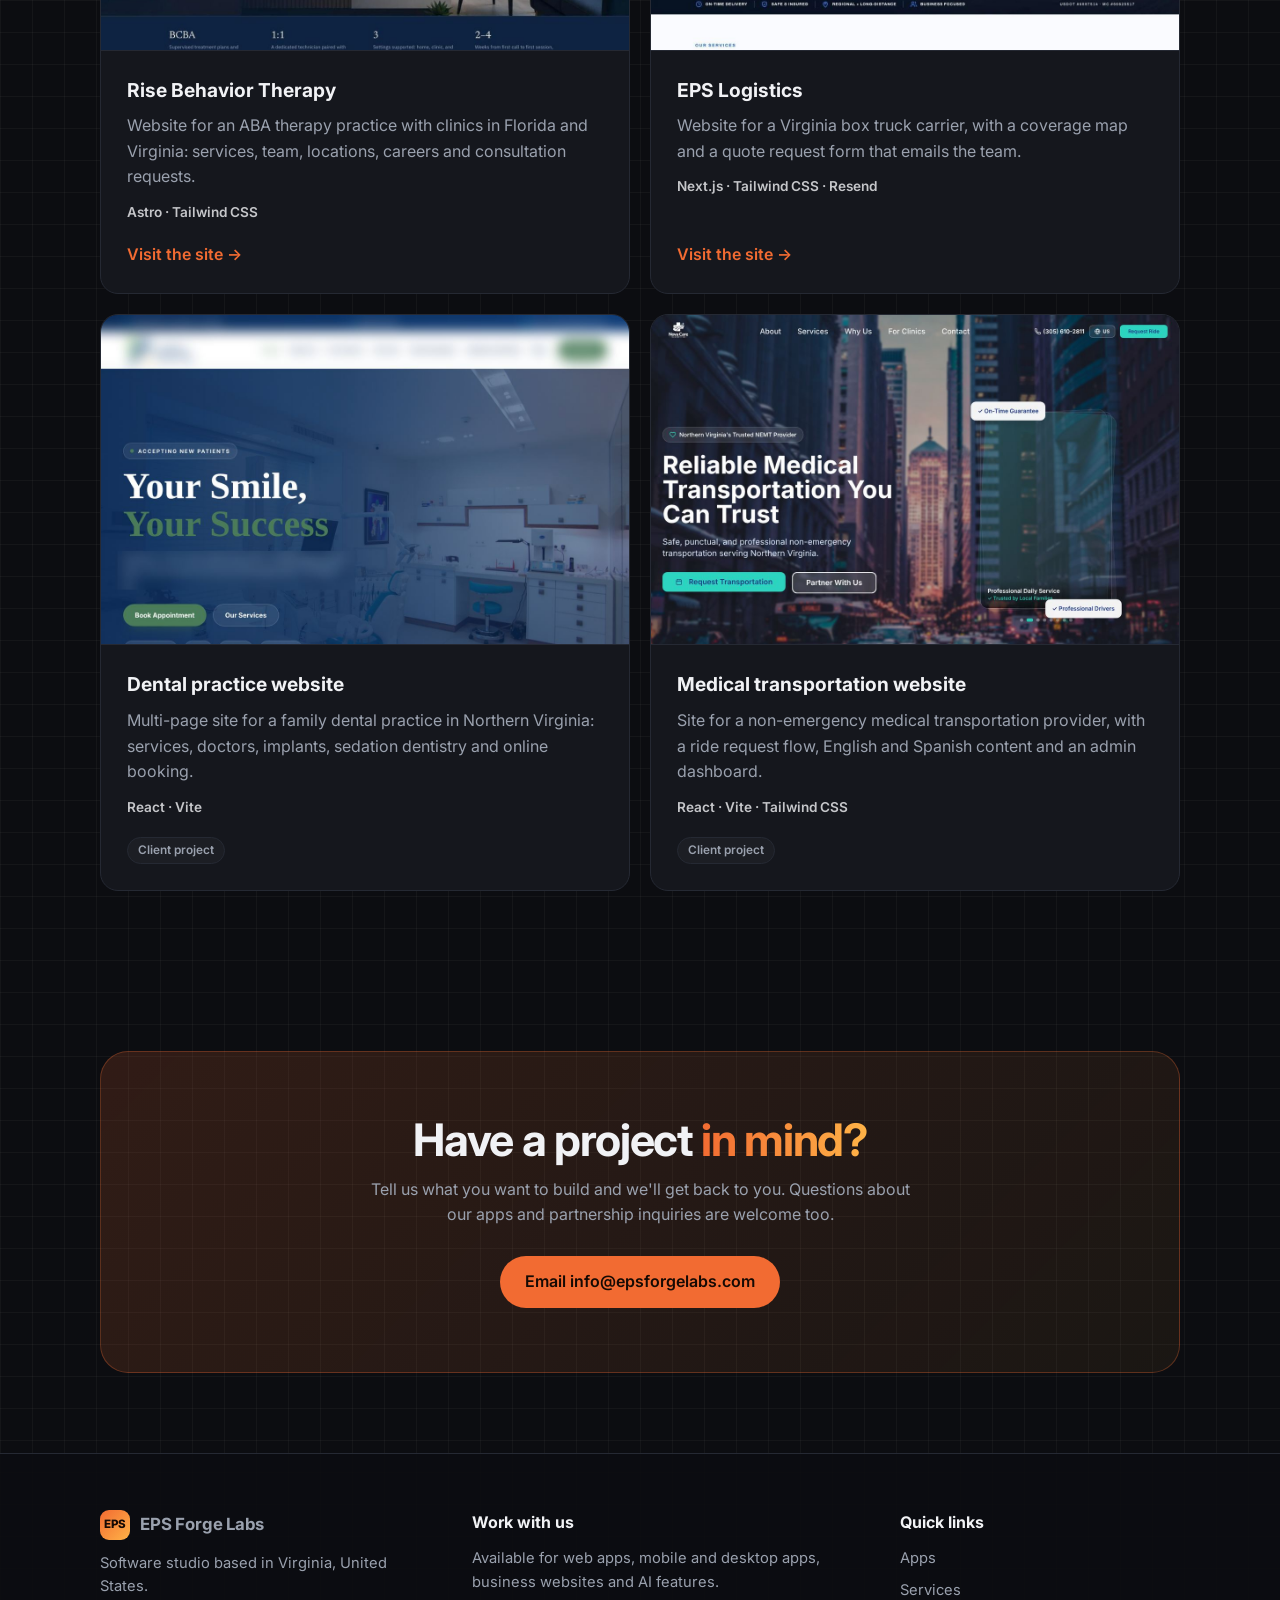
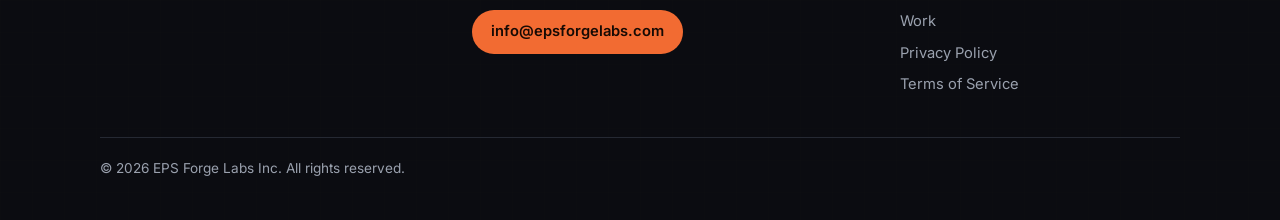
==== commit 2dbd79cb: "Update company name to EPS Forge Labs Inc. The corporation was renamed from EP Spaangberg Inc. to EP" ====
--- a/index.html
+++ b/index.html
@@ -226,7 +226,7 @@
           </ul>
         </div>
       </div>
-      <div class="footer-bottom">&copy; <span id="year">2026</span> EP Spaangberg Inc. EPS Forge Labs is a brand of EP Spaangberg Inc.</div>
+      <div class="footer-bottom">&copy; <span id="year">2026</span> EPS Forge Labs Inc. All rights reserved.</div>
     </div>
   </footer>
   <script>
